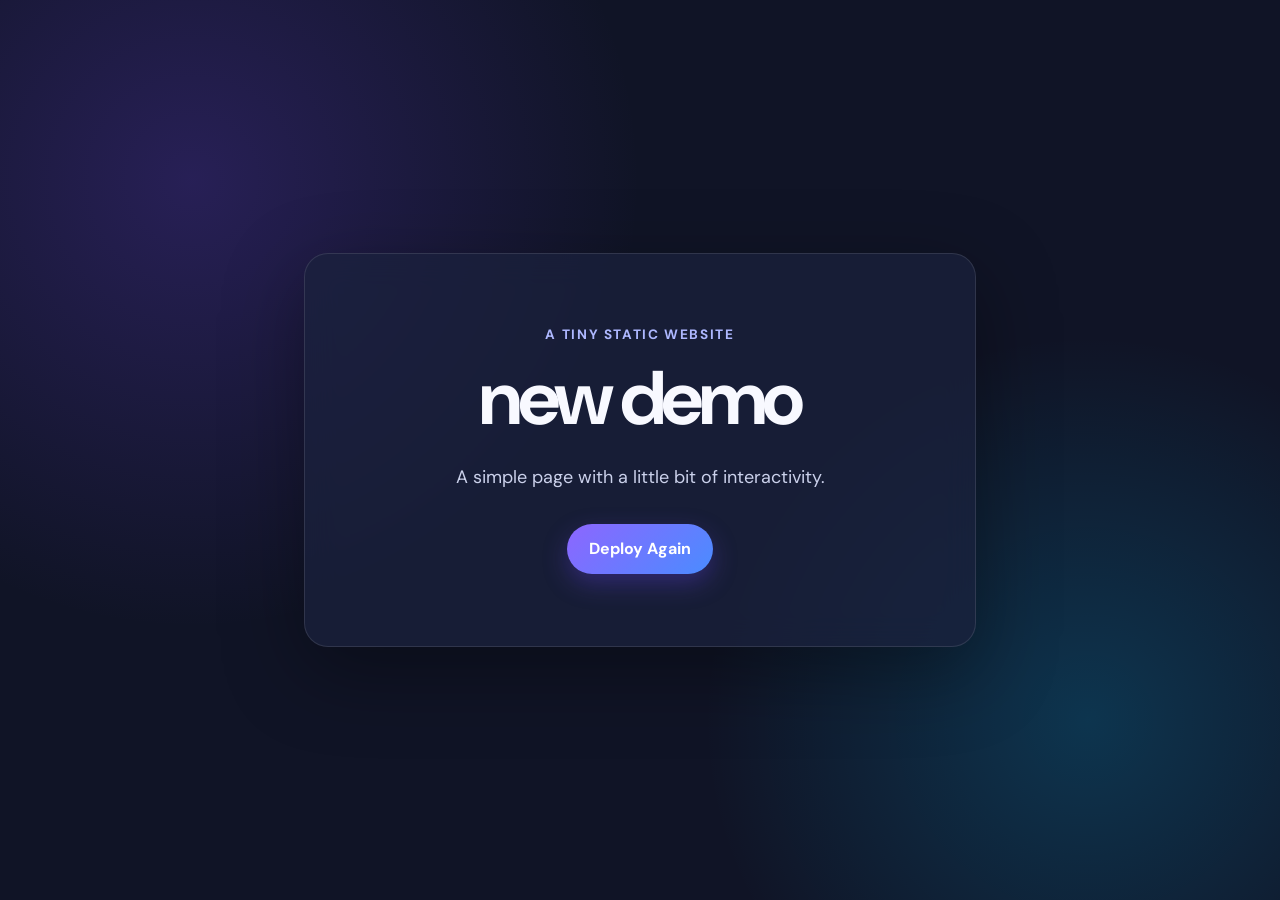
==== index.html @ 6b03b5e7 "Update headline" ====
<!DOCTYPE html>
<html lang="en">
  <head>
    <meta charset="UTF-8" />
    <meta name="viewport" content="width=device-width, initial-scale=1.0" />
    <meta name="description" content="A friendly greeting from Codex." />
    <title>Codex DevOps Demo</title>
    <link rel="preconnect" href="https://fonts.googleapis.com" />
    <link rel="preconnect" href="https://fonts.gstatic.com" crossorigin />
    <link
      href="https://fonts.googleapis.com/css2?family=DM+Sans:wght@400;500;700&display=swap"
      rel="stylesheet"
    />
    <link rel="stylesheet" href="style.css" />
  </head>
  <body>
    <main class="card">
      <p class="eyebrow">A tiny static website</p>
      <h1 id="greeting" aria-live="polite">new demo</h1>
      <p class="subtitle">A simple page with a little bit of interactivity.</p>
      <button id="change-text" type="button">Deploy Again</button>
    </main>
    <script src="script.js"></script>
  </body>
</html>
---- style.css ----
:root {
  color-scheme: dark;
  font-family: "DM Sans", system-ui, sans-serif;
  background: #101426;
  color: #f8f9ff;
}

* { box-sizing: border-box; }

body {
  min-height: 100vh;
  margin: 0;
  display: grid;
  place-items: center;
  padding: 1.5rem;
  background:
    radial-gradient(circle at 15% 20%, #6d42e540, transparent 28rem),
    radial-gradient(circle at 85% 80%, #00c2ff30, transparent 24rem),
    #101426;
}

.card {
  width: min(100%, 42rem);
  padding: clamp(2rem, 7vw, 4.5rem);
  text-align: center;
  border: 1px solid #ffffff1c;
  border-radius: 1.5rem;
  background: #1b213dba;
  box-shadow: 0 1.5rem 5rem #0000005c;
  backdrop-filter: blur(1rem);
}

.eyebrow {
  margin: 0 0 1rem;
  color: #aeb8ff;
  font-size: .85rem;
  font-weight: 700;
  letter-spacing: .12em;
  text-transform: uppercase;
}

h1 {
  margin: 0;
  font-size: clamp(2.4rem, 7vw, 4.75rem);
  line-height: 1.05;
  letter-spacing: -.06em;
}

.subtitle {
  margin: 1.5rem auto 2rem;
  max-width: 30rem;
  color: #cbd1eb;
  font-size: clamp(1rem, 2.5vw, 1.125rem);
  line-height: 1.6;
}

button {
  border: 0;
  border-radius: 999px;
  padding: .9rem 1.35rem;
  background: linear-gradient(135deg, #8d66ff, #4a8cff);
  color: white;
  cursor: pointer;
  font: inherit;
  font-weight: 700;
  box-shadow: 0 .6rem 1.5rem #583bc866;
  transition: transform .2s ease, box-shadow .2s ease;
}

button:hover { transform: translateY(-2px); box-shadow: 0 .85rem 1.8rem #583bc888; }
button:focus-visible { outline: 3px solid #d6caff; outline-offset: 4px; }
button:active { transform: translateY(0); }
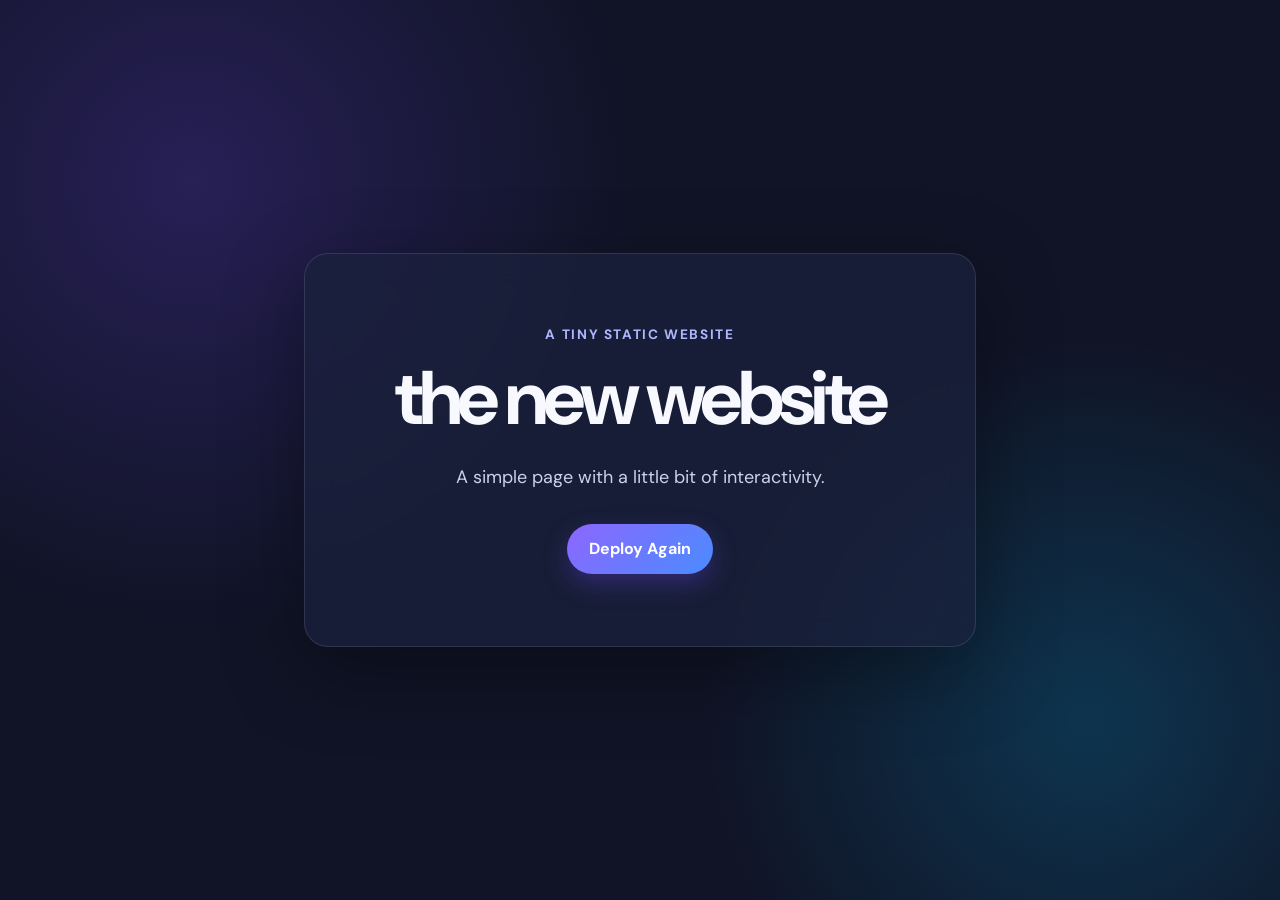
==== commit eeda4048: "Update website heading" ====
--- a/index.html
+++ b/index.html
@@ -16,7 +16,7 @@
   <body>
     <main class="card">
       <p class="eyebrow">A tiny static website</p>
-      <h1 id="greeting" aria-live="polite">new demo</h1>
+      <h1 id="greeting" aria-live="polite">the new website</h1>
       <p class="subtitle">A simple page with a little bit of interactivity.</p>
       <button id="change-text" type="button">Deploy Again</button>
     </main>
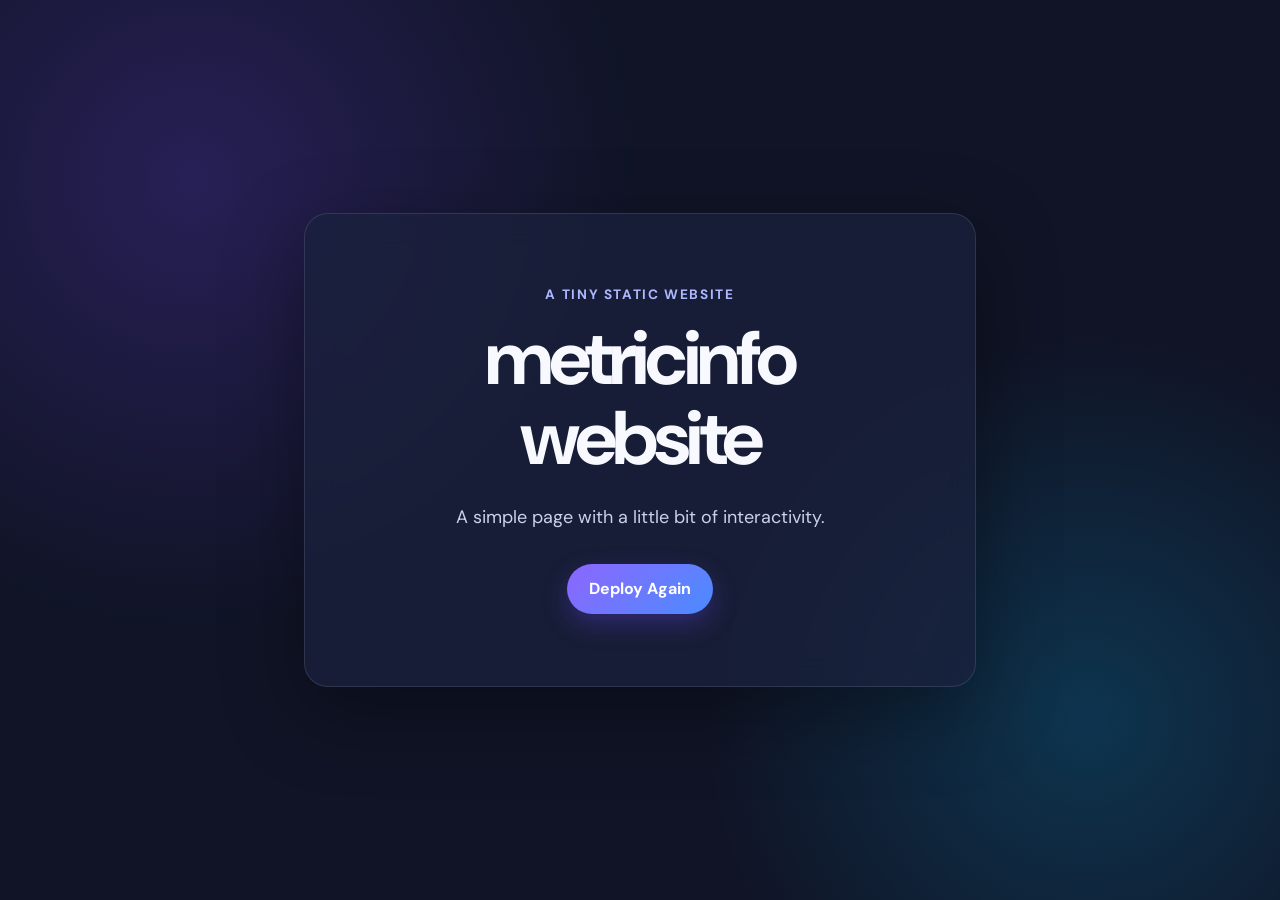
==== commit 7e8758a2: "Update website heading" ====
--- a/index.html
+++ b/index.html
@@ -16,7 +16,7 @@
   <body>
     <main class="card">
       <p class="eyebrow">A tiny static website</p>
-      <h1 id="greeting" aria-live="polite">the new website</h1>
+      <h1 id="greeting" aria-live="polite">metricinfo website</h1>
       <p class="subtitle">A simple page with a little bit of interactivity.</p>
       <button id="change-text" type="button">Deploy Again</button>
     </main>
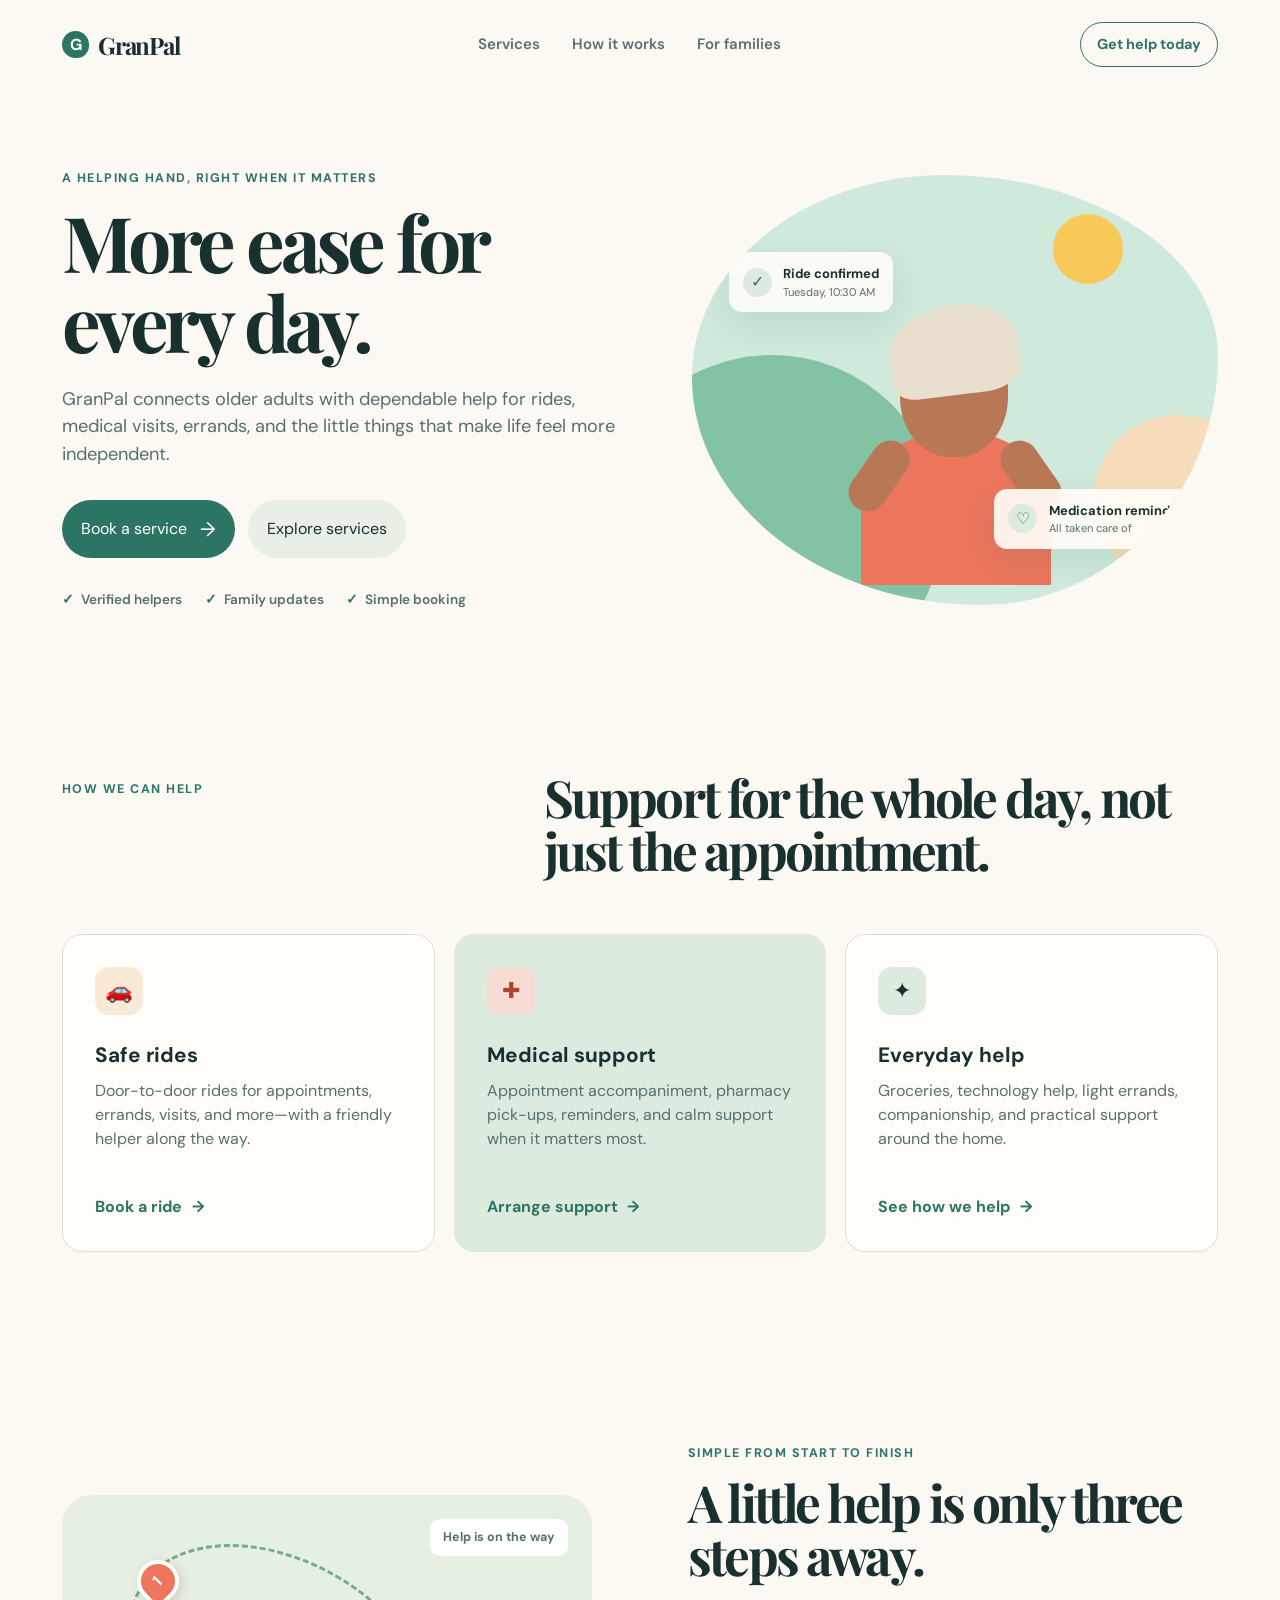
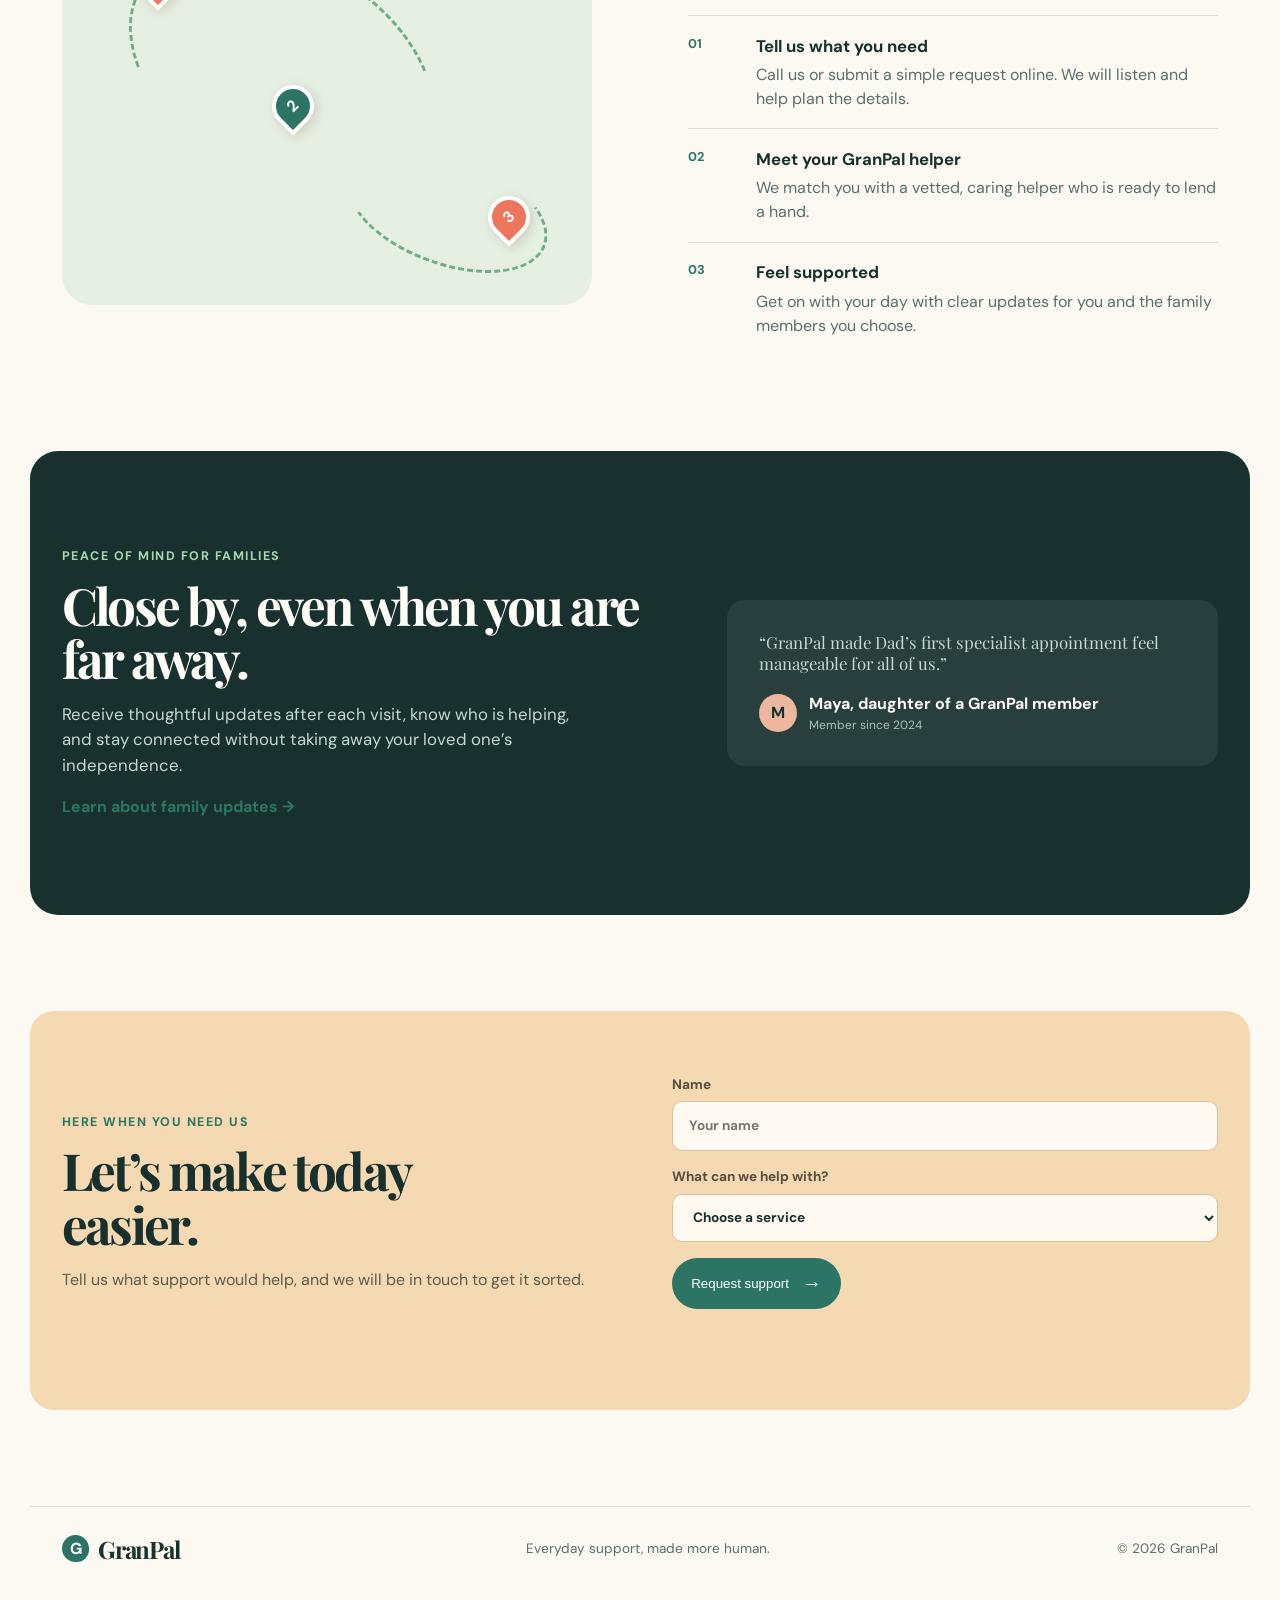
==== commit b3cb1633: "Create GranPal senior support website" ====
--- a/index.html
+++ b/index.html
@@ -3,23 +3,66 @@
   <head>
     <meta charset="UTF-8" />
     <meta name="viewport" content="width=device-width, initial-scale=1.0" />
-    <meta name="description" content="A friendly greeting from Codex." />
-    <title>Codex DevOps Demo</title>
+    <meta name="description" content="GranPal provides friendly, reliable everyday support for older adults and their families." />
+    <title>GranPal | Everyday support, made simple</title>
     <link rel="preconnect" href="https://fonts.googleapis.com" />
     <link rel="preconnect" href="https://fonts.gstatic.com" crossorigin />
-    <link
-      href="https://fonts.googleapis.com/css2?family=DM+Sans:wght@400;500;700&display=swap"
-      rel="stylesheet"
-    />
+    <link href="https://fonts.googleapis.com/css2?family=DM+Sans:wght@400;500;600;700&family=Playfair+Display:wght@600;700&display=swap" rel="stylesheet" />
     <link rel="stylesheet" href="style.css" />
   </head>
   <body>
-    <main class="card">
-      <p class="eyebrow">A tiny static website</p>
-      <h1 id="greeting" aria-live="polite">metricinfo website</h1>
-      <p class="subtitle">A simple page with a little bit of interactivity.</p>
-      <button id="change-text" type="button">Deploy Again</button>
+    <header class="site-header">
+      <a class="brand" href="#top" aria-label="GranPal home"><span>G</span>GranPal</a>
+      <nav aria-label="Primary navigation">
+        <a href="#services">Services</a>
+        <a href="#how-it-works">How it works</a>
+        <a href="#family">For families</a>
+      </nav>
+      <a class="header-cta" href="#help">Get help today</a>
+    </header>
+
+    <main id="top">
+      <section class="hero">
+        <div class="hero-copy">
+          <p class="kicker">A helping hand, right when it matters</p>
+          <h1>More ease for every day.</h1>
+          <p class="hero-text">GranPal connects older adults with dependable help for rides, medical visits, errands, and the little things that make life feel more independent.</p>
+          <div class="hero-actions">
+            <a class="button button-primary" href="#help">Book a service <span aria-hidden="true">&rarr;</span></a>
+            <a class="button button-quiet" href="#services">Explore services</a>
+          </div>
+          <div class="trust-row" aria-label="GranPal benefits">
+            <span>Verified helpers</span><span>Family updates</span><span>Simple booking</span>
+          </div>
+        </div>
+        <div class="hero-visual" aria-label="Illustration of GranPal support">
+          <div class="sun"></div>
+          <div class="blob blob-one"></div><div class="blob blob-two"></div>
+          <div class="care-card card-top"><span class="icon">&#10003;</span><div><strong>Ride confirmed</strong><small>Tuesday, 10:30 AM</small></div></div>
+          <div class="portrait"><div class="hair"></div><div class="face"></div><div class="shirt"></div><div class="hand hand-left"></div><div class="hand hand-right"></div></div>
+          <div class="care-card card-bottom"><span class="icon">&#9825;</span><div><strong>Medication reminder</strong><small>All taken care of</small></div></div>
+        </div>
+      </section>
+
+      <section class="services section" id="services">
+        <div class="section-heading"><p class="kicker">How we can help</p><h2>Support for the whole day, not just the appointment.</h2></div>
+        <div class="service-grid">
+          <article class="service-card"><div class="service-icon ride">&#128663;</div><h3>Safe rides</h3><p>Door-to-door rides for appointments, errands, visits, and more—with a friendly helper along the way.</p><a href="#help">Book a ride <span>&rarr;</span></a></article>
+          <article class="service-card featured"><div class="service-icon medical">&#10010;</div><h3>Medical support</h3><p>Appointment accompaniment, pharmacy pick-ups, reminders, and calm support when it matters most.</p><a href="#help">Arrange support <span>&rarr;</span></a></article>
+          <article class="service-card"><div class="service-icon home">&#10022;</div><h3>Everyday help</h3><p>Groceries, technology help, light errands, companionship, and practical support around the home.</p><a href="#help">See how we help <span>&rarr;</span></a></article>
+        </div>
+      </section>
+
+      <section class="how section" id="how-it-works">
+        <div class="how-illustration"><div class="route route-one"></div><div class="route route-two"></div><div class="pin pin-one">1</div><div class="pin pin-two">2</div><div class="pin pin-three">3</div><div class="map-label">Help is on the way</div></div>
+        <div class="how-copy"><p class="kicker">Simple from start to finish</p><h2>A little help is only three steps away.</h2><ol><li><span>01</span><div><h3>Tell us what you need</h3><p>Call us or submit a simple request online. We will listen and help plan the details.</p></div></li><li><span>02</span><div><h3>Meet your GranPal helper</h3><p>We match you with a vetted, caring helper who is ready to lend a hand.</p></div></li><li><span>03</span><div><h3>Feel supported</h3><p>Get on with your day with clear updates for you and the family members you choose.</p></div></li></ol></div>
+      </section>
+
+      <section class="family section" id="family"><div><p class="kicker">Peace of mind for families</p><h2>Close by, even when you are far away.</h2><p>Receive thoughtful updates after each visit, know who is helping, and stay connected without taking away your loved one&rsquo;s independence.</p><a class="text-link" href="#help">Learn about family updates &rarr;</a></div><div class="quote"><p>&ldquo;GranPal made Dad&rsquo;s first specialist appointment feel manageable for all of us.&rdquo;</p><footer><span class="avatar">M</span><div><strong>Maya, daughter of a GranPal member</strong><small>Member since 2024</small></div></footer></div></section>
+
+      <section class="help" id="help"><div><p class="kicker">Here when you need us</p><h2>Let&rsquo;s make today easier.</h2><p>Tell us what support would help, and we will be in touch to get it sorted.</p></div><form id="help-form"><label>Name<input name="name" type="text" placeholder="Your name" required /></label><label>What can we help with?<select name="service" required><option value="">Choose a service</option><option>Safe ride</option><option>Medical support</option><option>Everyday help</option><option>Something else</option></select></label><button class="button button-primary" type="submit">Request support <span aria-hidden="true">&rarr;</span></button><p id="form-message" aria-live="polite"></p></form></section>
     </main>
+    <footer class="site-footer"><a class="brand" href="#top"><span>G</span>GranPal</a><p>Everyday support, made more human.</p><p>&copy; <span id="year"></span> GranPal</p></footer>
     <script src="script.js"></script>
   </body>
 </html>
--- a/style.css
+++ b/style.css
@@ -1,72 +1,23 @@
-:root {
-  color-scheme: dark;
-  font-family: "DM Sans", system-ui, sans-serif;
-  background: #101426;
-  color: #f8f9ff;
-}
-
-* { box-sizing: border-box; }
-
-body {
-  min-height: 100vh;
-  margin: 0;
-  display: grid;
-  place-items: center;
-  padding: 1.5rem;
-  background:
-    radial-gradient(circle at 15% 20%, #6d42e540, transparent 28rem),
-    radial-gradient(circle at 85% 80%, #00c2ff30, transparent 24rem),
-    #101426;
-}
-
-.card {
-  width: min(100%, 42rem);
-  padding: clamp(2rem, 7vw, 4.5rem);
-  text-align: center;
-  border: 1px solid #ffffff1c;
-  border-radius: 1.5rem;
-  background: #1b213dba;
-  box-shadow: 0 1.5rem 5rem #0000005c;
-  backdrop-filter: blur(1rem);
-}
-
-.eyebrow {
-  margin: 0 0 1rem;
-  color: #aeb8ff;
-  font-size: .85rem;
-  font-weight: 700;
-  letter-spacing: .12em;
-  text-transform: uppercase;
-}
-
-h1 {
-  margin: 0;
-  font-size: clamp(2.4rem, 7vw, 4.75rem);
-  line-height: 1.05;
-  letter-spacing: -.06em;
-}
-
-.subtitle {
-  margin: 1.5rem auto 2rem;
-  max-width: 30rem;
-  color: #cbd1eb;
-  font-size: clamp(1rem, 2.5vw, 1.125rem);
-  line-height: 1.6;
-}
-
-button {
-  border: 0;
-  border-radius: 999px;
-  padding: .9rem 1.35rem;
-  background: linear-gradient(135deg, #8d66ff, #4a8cff);
-  color: white;
-  cursor: pointer;
-  font: inherit;
-  font-weight: 700;
-  box-shadow: 0 .6rem 1.5rem #583bc866;
-  transition: transform .2s ease, box-shadow .2s ease;
-}
-
-button:hover { transform: translateY(-2px); box-shadow: 0 .85rem 1.8rem #583bc888; }
-button:focus-visible { outline: 3px solid #d6caff; outline-offset: 4px; }
-button:active { transform: translateY(0); }
+:root { --ink:#18302e; --muted:#58706c; --cream:#fcf9f2; --paper:#fffdf8; --sage:#dcebdd; --leaf:#2c7565; --coral:#ed765d; --line:#d9e1d7; font-family:"DM Sans",sans-serif; color:var(--ink); background:var(--cream); }
+* { box-sizing:border-box; }
+html { scroll-behavior:smooth; }
+body { margin:0; background:var(--cream); line-height:1.5; }
+a { color:inherit; text-decoration:none; }
+.site-header { max-width:1220px; margin:auto; padding:1.4rem 2rem; display:flex; align-items:center; justify-content:space-between; gap:2rem; }
+.brand { display:flex; align-items:center; gap:.55rem; font-family:"Playfair Display",serif; font-size:1.5rem; font-weight:700; letter-spacing:-.05em; }
+.brand span { display:grid; place-items:center; width:1.7rem; height:1.7rem; border-radius:50% 50% 45% 50%; background:var(--leaf); color:white; font-family:"DM Sans",sans-serif; font-size:1rem; }
+nav { display:flex; gap:2rem; color:var(--muted); font-weight:600; font-size:.94rem; } nav a:hover { color:var(--leaf); }
+.header-cta { padding:.65rem 1rem; color:var(--leaf); border:1px solid var(--leaf); border-radius:100px; font-weight:700; font-size:.9rem; }
+.hero { max-width:1220px; min-height:575px; margin:auto; padding:5rem 2rem 4rem; display:grid; grid-template-columns:1.05fr .95fr; align-items:center; gap:3rem; }
+.kicker { margin:0 0 .8rem; color:var(--leaf); font-size:.78rem; font-weight:700; letter-spacing:.12em; text-transform:uppercase; }
+h1,h2,h3,p { margin-top:0; } h1,h2 { font-family:"Playfair Display",serif; letter-spacing:-.055em; line-height:1.05; } h1 { max-width:600px; font-size:clamp(3.3rem,6vw,5.8rem); margin-bottom:1.5rem; } h2 { font-size:clamp(2.25rem,4vw,3.6rem); margin-bottom:1rem; } h3 { font-size:1.3rem; margin-bottom:.55rem; }
+.hero-text { max-width:560px; color:var(--muted); font-size:1.14rem; }
+.hero-actions { display:flex; flex-wrap:wrap; gap:.8rem; margin-top:2rem; }.button { display:inline-flex; align-items:center; justify-content:center; gap:.8rem; padding:.88rem 1.2rem; border:0; border-radius:100px; cursor:pointer; font:700 .95rem inherit; transition:transform .2s,box-shadow .2s; }.button:hover { transform:translateY(-2px); box-shadow:0 9px 20px #18302e21; }.button-primary { background:var(--leaf); color:white; }.button-primary span { font-size:1.25rem; }.button-quiet { background:#e8f0e6; color:var(--ink); }.trust-row { display:flex; flex-wrap:wrap; gap:.9rem 1.4rem; margin-top:2rem; color:var(--muted); font-size:.85rem; font-weight:600; }.trust-row span::before { content:"✓"; margin-right:.45rem; color:var(--leaf); }
+.hero-visual { position:relative; min-height:430px; overflow:hidden; border-radius:48% 52% 45% 55% / 47% 42% 58% 53%; background:#cfe9da; }.sun { position:absolute; top:9%; right:18%; width:70px; height:70px; border-radius:50%; background:#f8c958; }.blob { position:absolute; border-radius:50%; }.blob-one { width:340px; height:340px; bottom:-90px; left:-90px; background:#83c2a3; }.blob-two { width:170px; height:170px; right:-45px; bottom:20px; background:#f7ddbb; }.portrait { position:absolute; width:220px; height:300px; left:50%; bottom:20px; transform:translateX(-50%); }.face { position:absolute; z-index:2; top:42px; left:55px; width:108px; height:130px; border-radius:44% 44% 46% 46%; background:#b87856; }.hair { position:absolute; z-index:3; top:20px; left:44px; width:130px; height:90px; border-radius:55% 50% 30% 20%; background:#e9dfcf; transform:rotate(-7deg); }.shirt { position:absolute; bottom:0; left:16px; width:190px; height:155px; border-radius:50% 50% 0 0; background:#ec765d; }.hand { position:absolute; z-index:4; width:38px; height:78px; border-radius:30px; background:#b87856; bottom:70px; }.hand-left { left:15px; transform:rotate(35deg); }.hand-right { right:15px; transform:rotate(-35deg); }.care-card { position:absolute; z-index:5; display:flex; gap:.7rem; align-items:center; padding:.75rem .9rem; border-radius:13px; background:#fffdf8e8; box-shadow:0 12px 30px #32604c1c; backdrop-filter:blur(6px); }.care-card strong,.care-card small { display:block; }.care-card strong { font-size:.81rem; }.care-card small { color:var(--muted); font-size:.7rem; }.card-top { top:18%; left:7%; }.card-bottom { bottom:13%; right:4%; }.icon { display:grid; place-items:center; width:29px; height:29px; border-radius:50%; background:#dcebdd; color:var(--leaf); }
+.section { max-width:1220px; margin:auto; padding:6rem 2rem; }.section-heading { display:grid; grid-template-columns:.8fr 1.2fr; gap:2rem; align-items:start; }.section-heading .kicker { margin-top:.6rem; }.section-heading h2 { max-width:640px; }.service-grid { display:grid; grid-template-columns:repeat(3,1fr); gap:1.2rem; margin-top:2.5rem; }.service-card { padding:2rem; border:1px solid var(--line); border-radius:20px; background:var(--paper); }.service-card.featured { background:var(--sage); border-color:var(--sage); }.service-card p { min-height:100px; color:var(--muted); }.service-card a,.text-link { color:var(--leaf); font-weight:700; }.service-card a span { margin-left:.35rem; }.service-icon { display:grid; place-items:center; width:3rem; height:3rem; margin-bottom:1.5rem; border-radius:14px; font-size:1.4rem; }.ride { background:#f9ead8; }.medical { background:#f7dcd6; color:#b5422d; }.home { background:#dcebdd; }
+.how { display:grid; grid-template-columns:1fr 1fr; gap:6rem; align-items:center; }.how-illustration { position:relative; min-height:410px; overflow:hidden; border-radius:30px; background:#e5f0e3; }.route { position:absolute; border:3px dashed #71ac8d; border-color:#71ac8d transparent transparent #71ac8d; border-radius:50%; transform:rotate(30deg); }.route-one { width:330px; height:220px; top:65px; left:55px; }.route-two { width:210px; height:110px; bottom:40px; right:40px; transform:rotate(200deg); }.pin { position:absolute; display:grid; place-items:center; width:42px; height:42px; border:4px solid white; border-radius:50% 50% 50% 0; background:var(--coral); color:white; font-weight:700; box-shadow:0 4px 12px #7b3b2c32; transform:rotate(-45deg); }.pin::first-letter { transform:rotate(45deg); }.pin-one { top:65px; left:75px; }.pin-two { top:190px; left:210px; background:var(--leaf); }.pin-three { right:62px; bottom:67px; }.map-label { position:absolute; right:24px; top:24px; padding:.6rem .8rem; border-radius:10px; background:white; color:var(--muted); font-size:.78rem; font-weight:700; }.how-copy ol { list-style:none; padding:0; margin:2rem 0 0; }.how-copy li { display:grid; grid-template-columns:52px 1fr; gap:1rem; padding:1.1rem 0; border-top:1px solid var(--line); }.how-copy li > span { color:var(--leaf); font-size:.8rem; font-weight:700; }.how-copy li h3 { font-size:1.05rem; margin:0 0 .25rem; }.how-copy li p { margin:0; color:var(--muted); }
+.family { display:grid; grid-template-columns:1.1fr .9fr; gap:4rem; align-items:center; border-radius:28px; background:var(--ink); color:#fffdf8; }.family .kicker { color:#a6d8ae; }.family > div > p:not(.kicker) { max-width:540px; color:#c7d7d1; font-size:1.05rem; }.quote { padding:2rem; border-radius:18px; background:#ffffff12; }.quote > p { font-family:"Playfair Display",serif; font-size:1.55rem; line-height:1.3; }.quote footer { display:flex; gap:.75rem; align-items:center; }.avatar { display:grid; place-items:center; width:2.4rem; height:2.4rem; border-radius:50%; background:#edb69e; color:var(--ink); font-weight:700; }.quote strong,.quote small { display:block; }.quote small { color:#abc0b8; font-size:.75rem; }
+.help { max-width:1220px; margin:6rem auto; padding:4rem 2rem; display:grid; grid-template-columns:1fr 1fr; gap:4rem; align-items:center; border-radius:24px; background:#f4d9b2; }.help h2 { max-width:470px; }.help > div > p:not(.kicker) { color:#5e5c4d; }.help form { display:grid; gap:1rem; }.help label { display:grid; gap:.4rem; color:#554d40; font-size:.85rem; font-weight:700; }.help input,.help select { width:100%; padding:.85rem 1rem; border:1px solid #d8c29e; border-radius:10px; background:#fffaf1; color:var(--ink); font:inherit; }.help form .button { justify-self:start; }.help #form-message { min-height:1.3rem; margin:0; color:var(--leaf); font-size:.88rem; font-weight:700; }
+.site-footer { max-width:1220px; margin:auto; padding:1.5rem 2rem 2.5rem; display:flex; align-items:center; justify-content:space-between; gap:1rem; border-top:1px solid var(--line); color:var(--muted); font-size:.85rem; }.site-footer p { margin:0; }.site-footer .brand { color:var(--ink); }
+@media (max-width:780px) { .site-header nav,.header-cta { display:none; }.site-header { padding:1.2rem; }.hero,.how,.family,.help { grid-template-columns:1fr; gap:2.5rem; }.hero { padding:3rem 1.3rem; }.hero-visual { min-height:360px; }.section { padding:4rem 1.3rem; }.section-heading { display:block; }.service-grid { grid-template-columns:1fr; }.service-card p { min-height:0; }.how { gap:2rem; }.how-illustration { min-height:300px; }.family { margin-inline:1.3rem; padding:2.5rem 1.5rem; }.help { margin:4rem 1.3rem; padding:2.5rem 1.5rem; }.site-footer { margin:0 1.3rem; padding-inline:0; flex-wrap:wrap; } }
+@media (max-width:420px) { h1 { font-size:3.2rem; }.hero-visual { margin-inline:-.25rem; }.trust-row { display:grid; }.card-top { left:3%; }.card-bottom { right:2%; } }
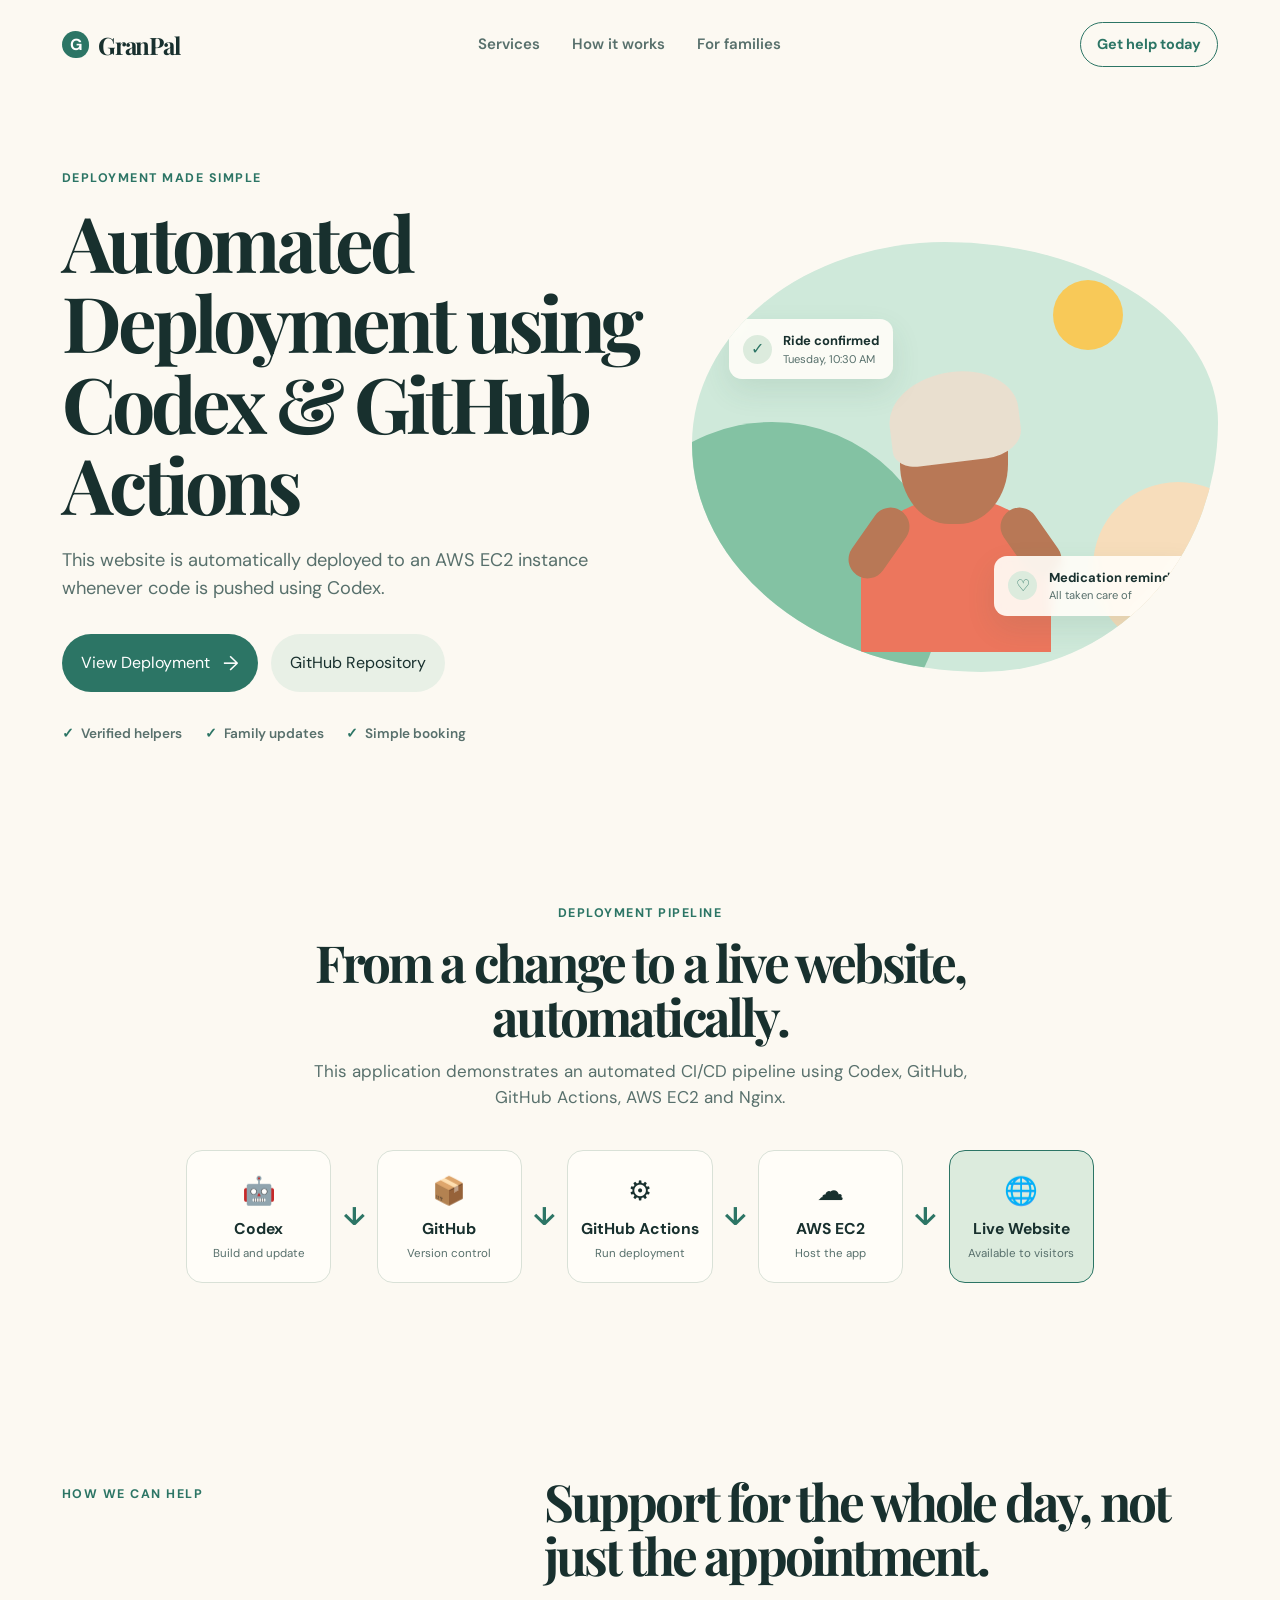
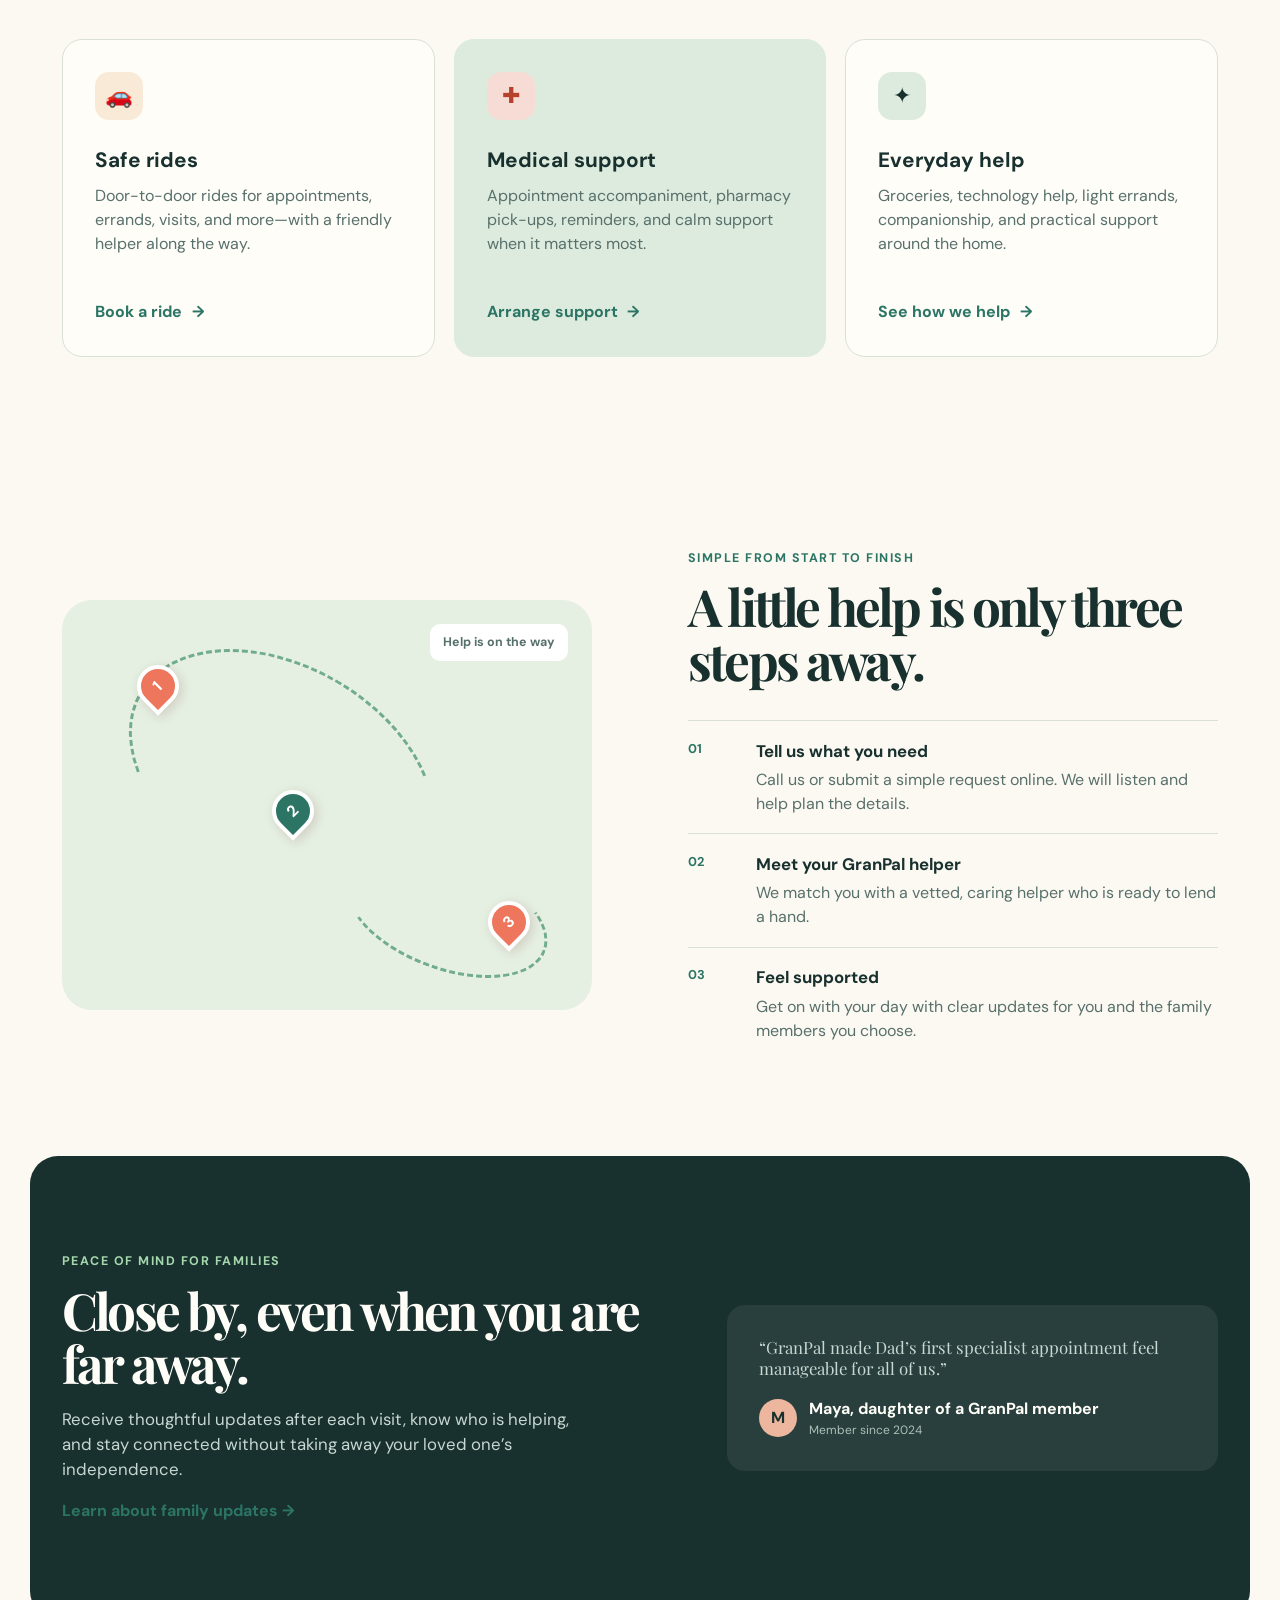
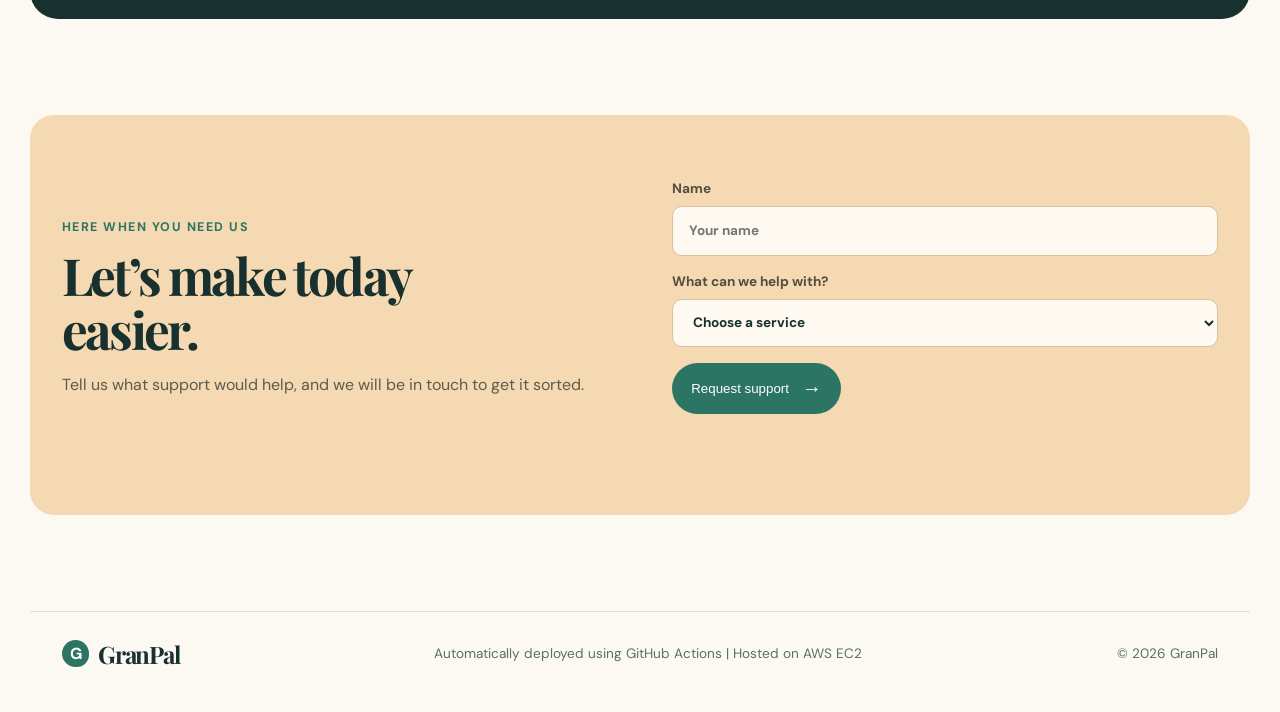
==== commit 310b88a6: "Add automated deployment landing page" ====
--- a/index.html
+++ b/index.html
@@ -4,7 +4,7 @@
     <meta charset="UTF-8" />
     <meta name="viewport" content="width=device-width, initial-scale=1.0" />
     <meta name="description" content="GranPal provides friendly, reliable everyday support for older adults and their families." />
-    <title>GranPal | Everyday support, made simple</title>
+    <title>Automated Deployment Demo</title>
     <link rel="preconnect" href="https://fonts.googleapis.com" />
     <link rel="preconnect" href="https://fonts.gstatic.com" crossorigin />
     <link href="https://fonts.googleapis.com/css2?family=DM+Sans:wght@400;500;600;700&family=Playfair+Display:wght@600;700&display=swap" rel="stylesheet" />
@@ -24,12 +24,12 @@
     <main id="top">
       <section class="hero">
         <div class="hero-copy">
-          <p class="kicker">A helping hand, right when it matters</p>
-          <h1>More ease for every day.</h1>
-          <p class="hero-text">GranPal connects older adults with dependable help for rides, medical visits, errands, and the little things that make life feel more independent.</p>
+          <p class="kicker">Deployment made simple</p>
+          <h1>Automated Deployment using Codex &amp; GitHub Actions</h1>
+          <p class="hero-text">This website is automatically deployed to an AWS EC2 instance whenever code is pushed using Codex.</p>
           <div class="hero-actions">
-            <a class="button button-primary" href="#help">Book a service <span aria-hidden="true">&rarr;</span></a>
-            <a class="button button-quiet" href="#services">Explore services</a>
+            <a class="button button-primary" href="#pipeline">View Deployment <span aria-hidden="true">&rarr;</span></a>
+            <a class="button button-quiet" href="https://github.com/SumantharyaM/codex-demo" target="_blank" rel="noreferrer">GitHub Repository</a>
           </div>
           <div class="trust-row" aria-label="GranPal benefits">
             <span>Verified helpers</span><span>Family updates</span><span>Simple booking</span>
@@ -41,6 +41,25 @@
           <div class="care-card card-top"><span class="icon">&#10003;</span><div><strong>Ride confirmed</strong><small>Tuesday, 10:30 AM</small></div></div>
           <div class="portrait"><div class="hair"></div><div class="face"></div><div class="shirt"></div><div class="hand hand-left"></div><div class="hand hand-right"></div></div>
           <div class="care-card card-bottom"><span class="icon">&#9825;</span><div><strong>Medication reminder</strong><small>All taken care of</small></div></div>
+        </div>
+      </section>
+
+      <section class="pipeline section" id="pipeline">
+        <div class="pipeline-intro">
+          <p class="kicker">Deployment Pipeline</p>
+          <h2>From a change to a live website, automatically.</h2>
+          <p>This application demonstrates an automated CI/CD pipeline using Codex, GitHub, GitHub Actions, AWS EC2 and Nginx.</p>
+        </div>
+        <div class="pipeline-flow" aria-label="Deployment pipeline: Codex, GitHub, GitHub Actions, AWS EC2, Live Website">
+          <article class="pipeline-card"><span class="pipeline-icon">&#129302;</span><strong>Codex</strong><small>Build and update</small></article>
+          <span class="pipeline-arrow" aria-hidden="true">&darr;</span>
+          <article class="pipeline-card"><span class="pipeline-icon">&#128230;</span><strong>GitHub</strong><small>Version control</small></article>
+          <span class="pipeline-arrow" aria-hidden="true">&darr;</span>
+          <article class="pipeline-card"><span class="pipeline-icon">&#9881;</span><strong>GitHub Actions</strong><small>Run deployment</small></article>
+          <span class="pipeline-arrow" aria-hidden="true">&darr;</span>
+          <article class="pipeline-card"><span class="pipeline-icon">&#9729;</span><strong>AWS EC2</strong><small>Host the app</small></article>
+          <span class="pipeline-arrow" aria-hidden="true">&darr;</span>
+          <article class="pipeline-card live"><span class="pipeline-icon">&#127760;</span><strong>Live Website</strong><small>Available to visitors</small></article>
         </div>
       </section>
 
@@ -62,7 +81,7 @@
 
       <section class="help" id="help"><div><p class="kicker">Here when you need us</p><h2>Let&rsquo;s make today easier.</h2><p>Tell us what support would help, and we will be in touch to get it sorted.</p></div><form id="help-form"><label>Name<input name="name" type="text" placeholder="Your name" required /></label><label>What can we help with?<select name="service" required><option value="">Choose a service</option><option>Safe ride</option><option>Medical support</option><option>Everyday help</option><option>Something else</option></select></label><button class="button button-primary" type="submit">Request support <span aria-hidden="true">&rarr;</span></button><p id="form-message" aria-live="polite"></p></form></section>
     </main>
-    <footer class="site-footer"><a class="brand" href="#top"><span>G</span>GranPal</a><p>Everyday support, made more human.</p><p>&copy; <span id="year"></span> GranPal</p></footer>
+    <footer class="site-footer"><a class="brand" href="#top"><span>G</span>GranPal</a><p>Automatically deployed using GitHub Actions | Hosted on AWS EC2</p><p>&copy; <span id="year"></span> GranPal</p></footer>
     <script src="script.js"></script>
   </body>
 </html>
--- a/style.css
+++ b/style.css
@@ -14,10 +14,11 @@
 .hero-text { max-width:560px; color:var(--muted); font-size:1.14rem; }
 .hero-actions { display:flex; flex-wrap:wrap; gap:.8rem; margin-top:2rem; }.button { display:inline-flex; align-items:center; justify-content:center; gap:.8rem; padding:.88rem 1.2rem; border:0; border-radius:100px; cursor:pointer; font:700 .95rem inherit; transition:transform .2s,box-shadow .2s; }.button:hover { transform:translateY(-2px); box-shadow:0 9px 20px #18302e21; }.button-primary { background:var(--leaf); color:white; }.button-primary span { font-size:1.25rem; }.button-quiet { background:#e8f0e6; color:var(--ink); }.trust-row { display:flex; flex-wrap:wrap; gap:.9rem 1.4rem; margin-top:2rem; color:var(--muted); font-size:.85rem; font-weight:600; }.trust-row span::before { content:"✓"; margin-right:.45rem; color:var(--leaf); }
 .hero-visual { position:relative; min-height:430px; overflow:hidden; border-radius:48% 52% 45% 55% / 47% 42% 58% 53%; background:#cfe9da; }.sun { position:absolute; top:9%; right:18%; width:70px; height:70px; border-radius:50%; background:#f8c958; }.blob { position:absolute; border-radius:50%; }.blob-one { width:340px; height:340px; bottom:-90px; left:-90px; background:#83c2a3; }.blob-two { width:170px; height:170px; right:-45px; bottom:20px; background:#f7ddbb; }.portrait { position:absolute; width:220px; height:300px; left:50%; bottom:20px; transform:translateX(-50%); }.face { position:absolute; z-index:2; top:42px; left:55px; width:108px; height:130px; border-radius:44% 44% 46% 46%; background:#b87856; }.hair { position:absolute; z-index:3; top:20px; left:44px; width:130px; height:90px; border-radius:55% 50% 30% 20%; background:#e9dfcf; transform:rotate(-7deg); }.shirt { position:absolute; bottom:0; left:16px; width:190px; height:155px; border-radius:50% 50% 0 0; background:#ec765d; }.hand { position:absolute; z-index:4; width:38px; height:78px; border-radius:30px; background:#b87856; bottom:70px; }.hand-left { left:15px; transform:rotate(35deg); }.hand-right { right:15px; transform:rotate(-35deg); }.care-card { position:absolute; z-index:5; display:flex; gap:.7rem; align-items:center; padding:.75rem .9rem; border-radius:13px; background:#fffdf8e8; box-shadow:0 12px 30px #32604c1c; backdrop-filter:blur(6px); }.care-card strong,.care-card small { display:block; }.care-card strong { font-size:.81rem; }.care-card small { color:var(--muted); font-size:.7rem; }.card-top { top:18%; left:7%; }.card-bottom { bottom:13%; right:4%; }.icon { display:grid; place-items:center; width:29px; height:29px; border-radius:50%; background:#dcebdd; color:var(--leaf); }
+.pipeline { padding-top:1rem; padding-bottom:3rem; }.pipeline-intro { max-width:670px; margin:auto; text-align:center; }.pipeline-intro > p:not(.kicker) { color:var(--muted); font-size:1.06rem; }.pipeline-flow { display:flex; align-items:center; justify-content:center; gap:.7rem; margin-top:2.5rem; }.pipeline-card { display:grid; gap:.3rem; justify-items:center; min-width:145px; padding:1.25rem .8rem; border:1px solid var(--line); border-radius:16px; background:var(--paper); text-align:center; }.pipeline-card.live { border-color:var(--leaf); background:var(--sage); }.pipeline-card strong { font-size:.98rem; }.pipeline-card small { color:var(--muted); font-size:.72rem; }.pipeline-icon { font-size:1.7rem; }.pipeline-arrow { color:var(--leaf); font-size:1.6rem; font-weight:700; }
 .section { max-width:1220px; margin:auto; padding:6rem 2rem; }.section-heading { display:grid; grid-template-columns:.8fr 1.2fr; gap:2rem; align-items:start; }.section-heading .kicker { margin-top:.6rem; }.section-heading h2 { max-width:640px; }.service-grid { display:grid; grid-template-columns:repeat(3,1fr); gap:1.2rem; margin-top:2.5rem; }.service-card { padding:2rem; border:1px solid var(--line); border-radius:20px; background:var(--paper); }.service-card.featured { background:var(--sage); border-color:var(--sage); }.service-card p { min-height:100px; color:var(--muted); }.service-card a,.text-link { color:var(--leaf); font-weight:700; }.service-card a span { margin-left:.35rem; }.service-icon { display:grid; place-items:center; width:3rem; height:3rem; margin-bottom:1.5rem; border-radius:14px; font-size:1.4rem; }.ride { background:#f9ead8; }.medical { background:#f7dcd6; color:#b5422d; }.home { background:#dcebdd; }
 .how { display:grid; grid-template-columns:1fr 1fr; gap:6rem; align-items:center; }.how-illustration { position:relative; min-height:410px; overflow:hidden; border-radius:30px; background:#e5f0e3; }.route { position:absolute; border:3px dashed #71ac8d; border-color:#71ac8d transparent transparent #71ac8d; border-radius:50%; transform:rotate(30deg); }.route-one { width:330px; height:220px; top:65px; left:55px; }.route-two { width:210px; height:110px; bottom:40px; right:40px; transform:rotate(200deg); }.pin { position:absolute; display:grid; place-items:center; width:42px; height:42px; border:4px solid white; border-radius:50% 50% 50% 0; background:var(--coral); color:white; font-weight:700; box-shadow:0 4px 12px #7b3b2c32; transform:rotate(-45deg); }.pin::first-letter { transform:rotate(45deg); }.pin-one { top:65px; left:75px; }.pin-two { top:190px; left:210px; background:var(--leaf); }.pin-three { right:62px; bottom:67px; }.map-label { position:absolute; right:24px; top:24px; padding:.6rem .8rem; border-radius:10px; background:white; color:var(--muted); font-size:.78rem; font-weight:700; }.how-copy ol { list-style:none; padding:0; margin:2rem 0 0; }.how-copy li { display:grid; grid-template-columns:52px 1fr; gap:1rem; padding:1.1rem 0; border-top:1px solid var(--line); }.how-copy li > span { color:var(--leaf); font-size:.8rem; font-weight:700; }.how-copy li h3 { font-size:1.05rem; margin:0 0 .25rem; }.how-copy li p { margin:0; color:var(--muted); }
 .family { display:grid; grid-template-columns:1.1fr .9fr; gap:4rem; align-items:center; border-radius:28px; background:var(--ink); color:#fffdf8; }.family .kicker { color:#a6d8ae; }.family > div > p:not(.kicker) { max-width:540px; color:#c7d7d1; font-size:1.05rem; }.quote { padding:2rem; border-radius:18px; background:#ffffff12; }.quote > p { font-family:"Playfair Display",serif; font-size:1.55rem; line-height:1.3; }.quote footer { display:flex; gap:.75rem; align-items:center; }.avatar { display:grid; place-items:center; width:2.4rem; height:2.4rem; border-radius:50%; background:#edb69e; color:var(--ink); font-weight:700; }.quote strong,.quote small { display:block; }.quote small { color:#abc0b8; font-size:.75rem; }
 .help { max-width:1220px; margin:6rem auto; padding:4rem 2rem; display:grid; grid-template-columns:1fr 1fr; gap:4rem; align-items:center; border-radius:24px; background:#f4d9b2; }.help h2 { max-width:470px; }.help > div > p:not(.kicker) { color:#5e5c4d; }.help form { display:grid; gap:1rem; }.help label { display:grid; gap:.4rem; color:#554d40; font-size:.85rem; font-weight:700; }.help input,.help select { width:100%; padding:.85rem 1rem; border:1px solid #d8c29e; border-radius:10px; background:#fffaf1; color:var(--ink); font:inherit; }.help form .button { justify-self:start; }.help #form-message { min-height:1.3rem; margin:0; color:var(--leaf); font-size:.88rem; font-weight:700; }
 .site-footer { max-width:1220px; margin:auto; padding:1.5rem 2rem 2.5rem; display:flex; align-items:center; justify-content:space-between; gap:1rem; border-top:1px solid var(--line); color:var(--muted); font-size:.85rem; }.site-footer p { margin:0; }.site-footer .brand { color:var(--ink); }
-@media (max-width:780px) { .site-header nav,.header-cta { display:none; }.site-header { padding:1.2rem; }.hero,.how,.family,.help { grid-template-columns:1fr; gap:2.5rem; }.hero { padding:3rem 1.3rem; }.hero-visual { min-height:360px; }.section { padding:4rem 1.3rem; }.section-heading { display:block; }.service-grid { grid-template-columns:1fr; }.service-card p { min-height:0; }.how { gap:2rem; }.how-illustration { min-height:300px; }.family { margin-inline:1.3rem; padding:2.5rem 1.5rem; }.help { margin:4rem 1.3rem; padding:2.5rem 1.5rem; }.site-footer { margin:0 1.3rem; padding-inline:0; flex-wrap:wrap; } }
+@media (max-width:780px) { .site-header nav,.header-cta { display:none; }.site-header { padding:1.2rem; }.hero,.how,.family,.help { grid-template-columns:1fr; gap:2.5rem; }.hero { padding:3rem 1.3rem; }.hero-visual { min-height:360px; }.section { padding:4rem 1.3rem; }.section-heading { display:block; }.pipeline-flow { display:grid; grid-template-columns:1fr; max-width:260px; margin-inline:auto; }.pipeline-arrow { justify-self:center; line-height:.55; }.service-grid { grid-template-columns:1fr; }.service-card p { min-height:0; }.how { gap:2rem; }.how-illustration { min-height:300px; }.family { margin-inline:1.3rem; padding:2.5rem 1.5rem; }.help { margin:4rem 1.3rem; padding:2.5rem 1.5rem; }.site-footer { margin:0 1.3rem; padding-inline:0; flex-wrap:wrap; } }
 @media (max-width:420px) { h1 { font-size:3.2rem; }.hero-visual { margin-inline:-.25rem; }.trust-row { display:grid; }.card-top { left:3%; }.card-bottom { right:2%; } }
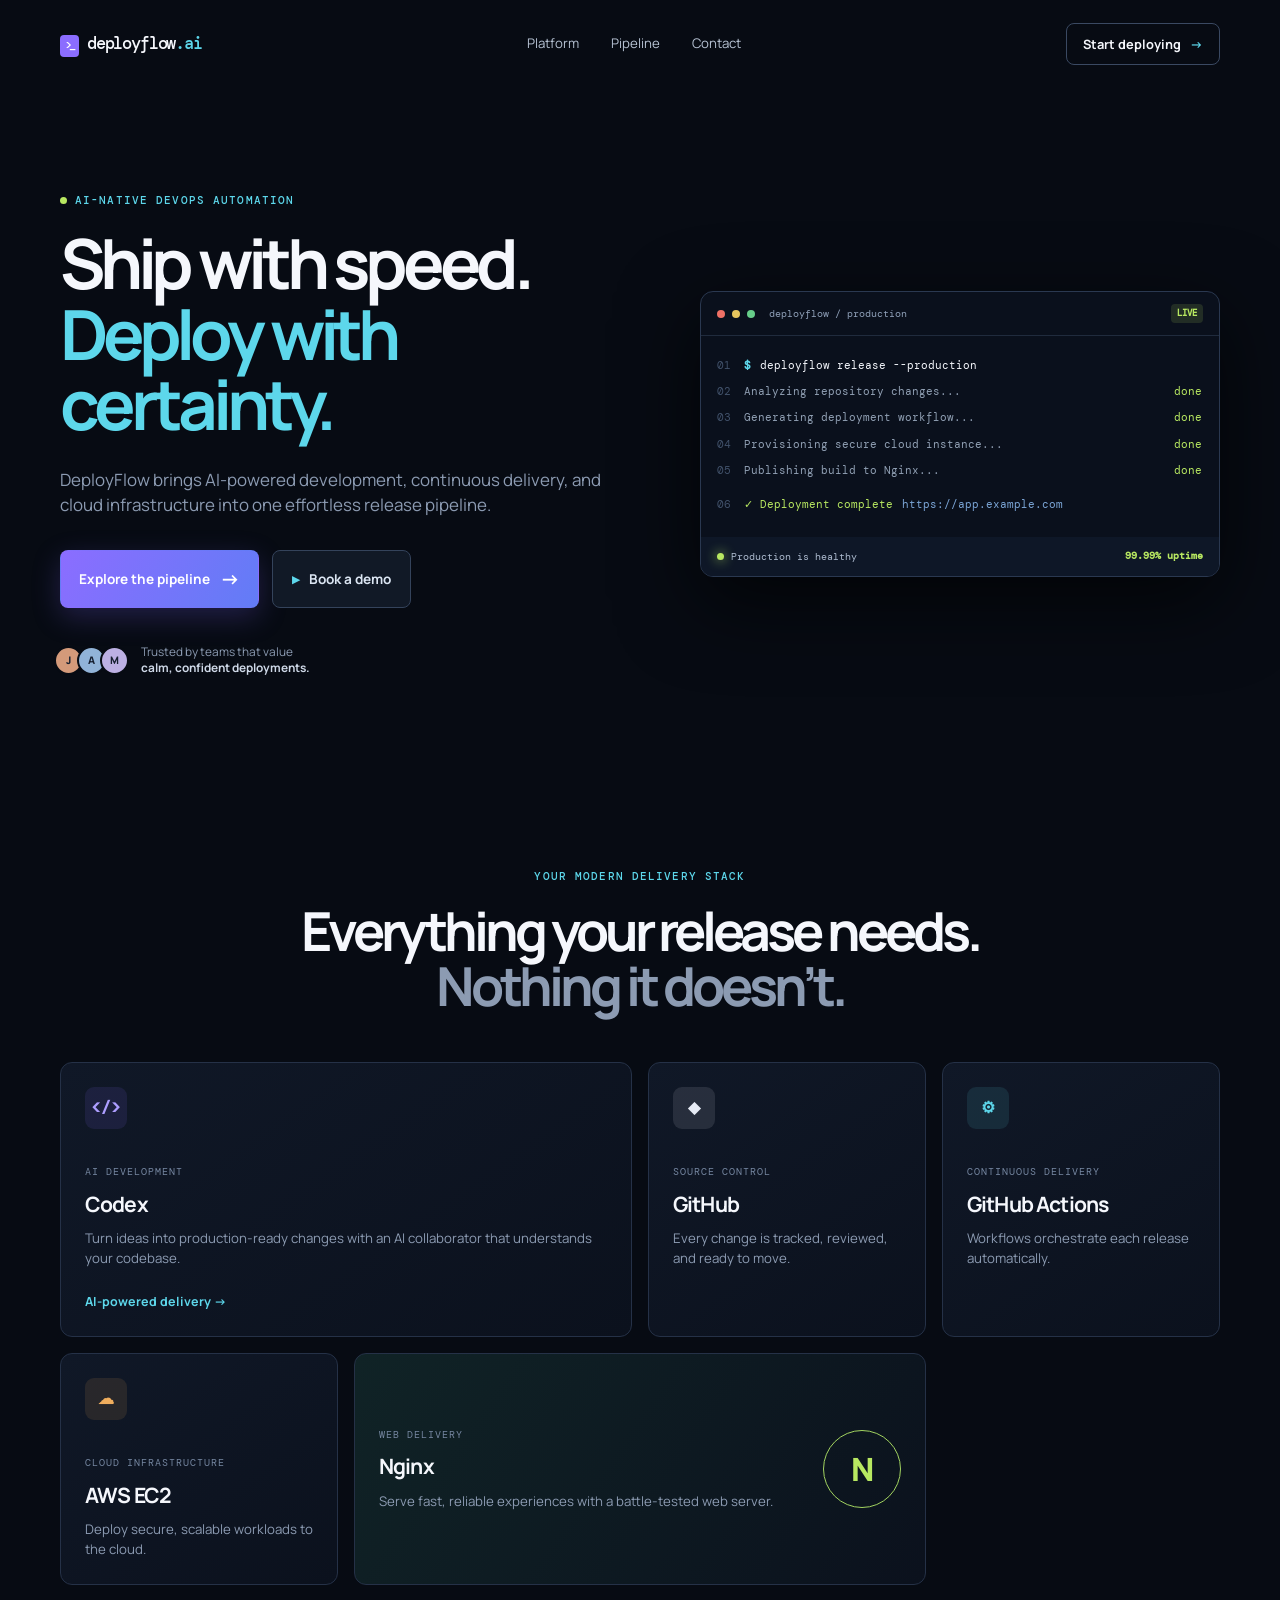
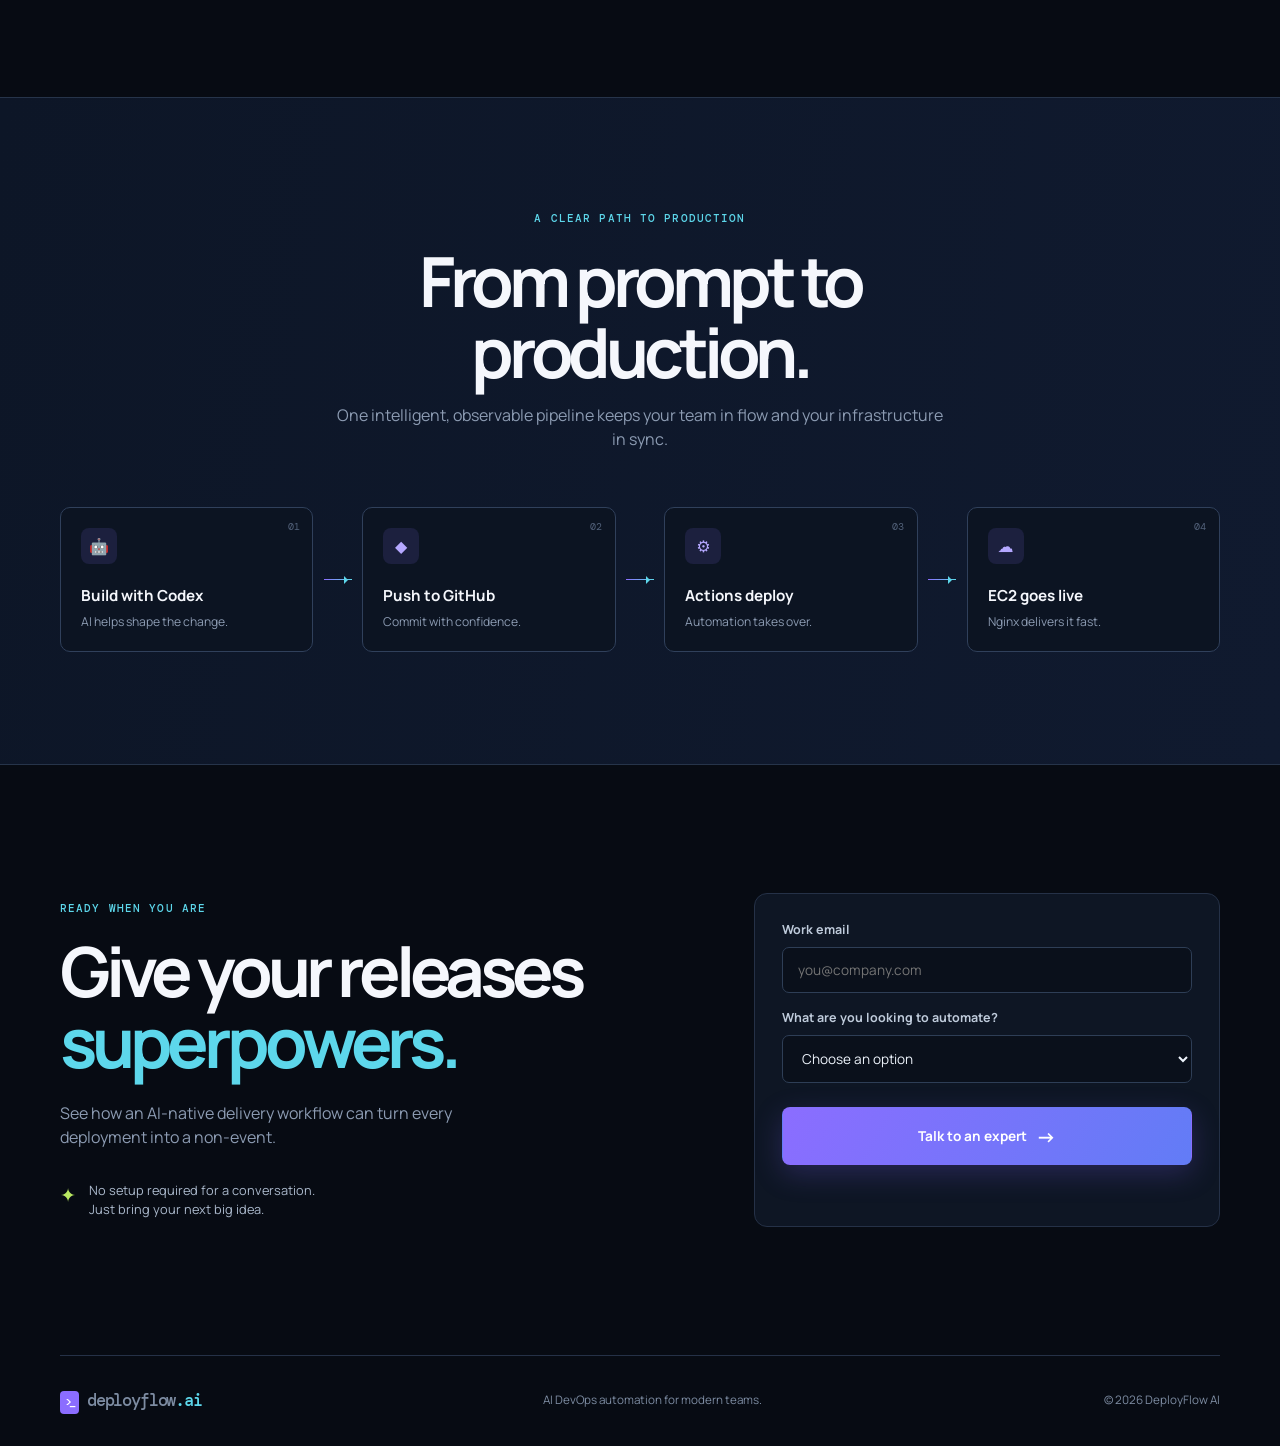
==== commit c337c8b5: "Create AI DevOps automation landing page" ====
--- a/index.html
+++ b/index.html
@@ -3,85 +3,54 @@
   <head>
     <meta charset="UTF-8" />
     <meta name="viewport" content="width=device-width, initial-scale=1.0" />
-    <meta name="description" content="GranPal provides friendly, reliable everyday support for older adults and their families." />
-    <title>Automated Deployment Demo</title>
+    <meta name="description" content="Automate reliable cloud deployments with AI-powered DevOps workflows." />
+    <title>DeployFlow AI | DevOps automation</title>
     <link rel="preconnect" href="https://fonts.googleapis.com" />
     <link rel="preconnect" href="https://fonts.gstatic.com" crossorigin />
-    <link href="https://fonts.googleapis.com/css2?family=DM+Sans:wght@400;500;600;700&family=Playfair+Display:wght@600;700&display=swap" rel="stylesheet" />
+    <link href="https://fonts.googleapis.com/css2?family=DM+Mono:wght@400;500&family=Manrope:wght@400;500;600;700;800&display=swap" rel="stylesheet" />
     <link rel="stylesheet" href="style.css" />
   </head>
   <body>
-    <header class="site-header">
-      <a class="brand" href="#top" aria-label="GranPal home"><span>G</span>GranPal</a>
-      <nav aria-label="Primary navigation">
-        <a href="#services">Services</a>
-        <a href="#how-it-works">How it works</a>
-        <a href="#family">For families</a>
-      </nav>
-      <a class="header-cta" href="#help">Get help today</a>
+    <div class="page-glow glow-one"></div><div class="page-glow glow-two"></div>
+    <header class="site-header container">
+      <a class="logo" href="#top" aria-label="DeployFlow AI home"><span class="logo-mark">&gt;_</span>deployflow<span>.ai</span></a>
+      <nav aria-label="Primary navigation"><a href="#platform">Platform</a><a href="#pipeline">Pipeline</a><a href="#contact">Contact</a></nav>
+      <a class="header-cta" href="#contact">Start deploying <span>&rarr;</span></a>
     </header>
 
     <main id="top">
-      <section class="hero">
-        <div class="hero-copy">
-          <p class="kicker">Deployment made simple</p>
-          <h1>Automated Deployment using Codex &amp; GitHub Actions</h1>
-          <p class="hero-text">This website is automatically deployed to an AWS EC2 instance whenever code is pushed using Codex.</p>
-          <div class="hero-actions">
-            <a class="button button-primary" href="#pipeline">View Deployment <span aria-hidden="true">&rarr;</span></a>
-            <a class="button button-quiet" href="https://github.com/SumantharyaM/codex-demo" target="_blank" rel="noreferrer">GitHub Repository</a>
-          </div>
-          <div class="trust-row" aria-label="GranPal benefits">
-            <span>Verified helpers</span><span>Family updates</span><span>Simple booking</span>
-          </div>
+      <section class="hero container">
+        <div class="hero-copy reveal">
+          <p class="eyebrow"><span class="pulse-dot"></span> AI-NATIVE DEVOPS AUTOMATION</p>
+          <h1>Ship with speed.<br /><em>Deploy with certainty.</em></h1>
+          <p class="hero-text">DeployFlow brings AI-powered development, continuous delivery, and cloud infrastructure into one effortless release pipeline.</p>
+          <div class="hero-actions"><a class="button primary" href="#pipeline">Explore the pipeline <span>&rarr;</span></a><a class="button secondary" href="#contact"><span class="play">&#9654;</span> Book a demo</a></div>
+          <div class="hero-proof"><div class="avatars"><span>J</span><span>A</span><span>M</span></div><p>Trusted by teams that value<br /><strong>calm, confident deployments.</strong></p></div>
         </div>
-        <div class="hero-visual" aria-label="Illustration of GranPal support">
-          <div class="sun"></div>
-          <div class="blob blob-one"></div><div class="blob blob-two"></div>
-          <div class="care-card card-top"><span class="icon">&#10003;</span><div><strong>Ride confirmed</strong><small>Tuesday, 10:30 AM</small></div></div>
-          <div class="portrait"><div class="hair"></div><div class="face"></div><div class="shirt"></div><div class="hand hand-left"></div><div class="hand hand-right"></div></div>
-          <div class="care-card card-bottom"><span class="icon">&#9825;</span><div><strong>Medication reminder</strong><small>All taken care of</small></div></div>
+        <div class="hero-terminal reveal" aria-label="Deployment status illustration">
+          <div class="terminal-top"><span></span><span></span><span></span><p>deployflow / production</p><b>LIVE</b></div>
+          <div class="terminal-body"><p><i>01</i><strong>$</strong> deployflow release --production</p><p><i>02</i><span class="muted">Analyzing repository changes...</span><b class="done">done</b></p><p><i>03</i><span class="muted">Generating deployment workflow...</span><b class="done">done</b></p><p><i>04</i><span class="muted">Provisioning secure cloud instance...</span><b class="done">done</b></p><p><i>05</i><span class="muted">Publishing build to Nginx...</span><b class="done">done</b></p><p class="success"><i>06</i> &#10003; Deployment complete <span>https://app.example.com</span></p></div>
+          <div class="terminal-status"><span class="status-dot"></span><p>Production is healthy</p><strong>99.99% uptime</strong></div>
         </div>
       </section>
 
-      <section class="pipeline section" id="pipeline">
-        <div class="pipeline-intro">
-          <p class="kicker">Deployment Pipeline</p>
-          <h2>From a change to a live website, automatically.</h2>
-          <p>This application demonstrates an automated CI/CD pipeline using Codex, GitHub, GitHub Actions, AWS EC2 and Nginx.</p>
-        </div>
-        <div class="pipeline-flow" aria-label="Deployment pipeline: Codex, GitHub, GitHub Actions, AWS EC2, Live Website">
-          <article class="pipeline-card"><span class="pipeline-icon">&#129302;</span><strong>Codex</strong><small>Build and update</small></article>
-          <span class="pipeline-arrow" aria-hidden="true">&darr;</span>
-          <article class="pipeline-card"><span class="pipeline-icon">&#128230;</span><strong>GitHub</strong><small>Version control</small></article>
-          <span class="pipeline-arrow" aria-hidden="true">&darr;</span>
-          <article class="pipeline-card"><span class="pipeline-icon">&#9881;</span><strong>GitHub Actions</strong><small>Run deployment</small></article>
-          <span class="pipeline-arrow" aria-hidden="true">&darr;</span>
-          <article class="pipeline-card"><span class="pipeline-icon">&#9729;</span><strong>AWS EC2</strong><small>Host the app</small></article>
-          <span class="pipeline-arrow" aria-hidden="true">&darr;</span>
-          <article class="pipeline-card live"><span class="pipeline-icon">&#127760;</span><strong>Live Website</strong><small>Available to visitors</small></article>
+      <section class="platform container" id="platform">
+        <div class="section-title reveal"><p class="eyebrow">YOUR MODERN DELIVERY STACK</p><h2>Everything your release needs.<br /><span>Nothing it doesn&rsquo;t.</span></h2></div>
+        <div class="tech-grid">
+          <article class="tech-card large reveal"><div class="tech-icon codex">&lt;/&gt;</div><p class="card-label">AI DEVELOPMENT</p><h3>Codex</h3><p>Turn ideas into production-ready changes with an AI collaborator that understands your codebase.</p><span class="card-link">AI-powered delivery &rarr;</span></article>
+          <article class="tech-card reveal"><div class="tech-icon github">&#9670;</div><p class="card-label">SOURCE CONTROL</p><h3>GitHub</h3><p>Every change is tracked, reviewed, and ready to move.</p></article>
+          <article class="tech-card reveal"><div class="tech-icon actions">&#9881;</div><p class="card-label">CONTINUOUS DELIVERY</p><h3>GitHub Actions</h3><p>Workflows orchestrate each release automatically.</p></article>
+          <article class="tech-card reveal"><div class="tech-icon aws">&#9729;</div><p class="card-label">CLOUD INFRASTRUCTURE</p><h3>AWS EC2</h3><p>Deploy secure, scalable workloads to the cloud.</p></article>
+          <article class="tech-card wide reveal"><div><p class="card-label">WEB DELIVERY</p><h3>Nginx</h3><p>Serve fast, reliable experiences with a battle-tested web server.</p></div><div class="nginx-mark">N</div></article>
         </div>
       </section>
 
-      <section class="services section" id="services">
-        <div class="section-heading"><p class="kicker">How we can help</p><h2>Support for the whole day, not just the appointment.</h2></div>
-        <div class="service-grid">
-          <article class="service-card"><div class="service-icon ride">&#128663;</div><h3>Safe rides</h3><p>Door-to-door rides for appointments, errands, visits, and more—with a friendly helper along the way.</p><a href="#help">Book a ride <span>&rarr;</span></a></article>
-          <article class="service-card featured"><div class="service-icon medical">&#10010;</div><h3>Medical support</h3><p>Appointment accompaniment, pharmacy pick-ups, reminders, and calm support when it matters most.</p><a href="#help">Arrange support <span>&rarr;</span></a></article>
-          <article class="service-card"><div class="service-icon home">&#10022;</div><h3>Everyday help</h3><p>Groceries, technology help, light errands, companionship, and practical support around the home.</p><a href="#help">See how we help <span>&rarr;</span></a></article>
-        </div>
-      </section>
+      <section class="pipeline" id="pipeline"><div class="container"><div class="pipeline-header reveal"><p class="eyebrow">A CLEAR PATH TO PRODUCTION</p><h2>From prompt to production.</h2><p>One intelligent, observable pipeline keeps your team in flow and your infrastructure in sync.</p></div><div class="flow reveal" aria-label="Deployment pipeline"><article><span class="flow-no">01</span><div class="flow-icon">&#129302;</div><h3>Build with Codex</h3><p>AI helps shape the change.</p></article><span class="flow-line"></span><article><span class="flow-no">02</span><div class="flow-icon">&#9670;</div><h3>Push to GitHub</h3><p>Commit with confidence.</p></article><span class="flow-line"></span><article><span class="flow-no">03</span><div class="flow-icon">&#9881;</div><h3>Actions deploy</h3><p>Automation takes over.</p></article><span class="flow-line"></span><article><span class="flow-no">04</span><div class="flow-icon">&#9729;</div><h3>EC2 goes live</h3><p>Nginx delivers it fast.</p></article></div></div></section>
 
-      <section class="how section" id="how-it-works">
-        <div class="how-illustration"><div class="route route-one"></div><div class="route route-two"></div><div class="pin pin-one">1</div><div class="pin pin-two">2</div><div class="pin pin-three">3</div><div class="map-label">Help is on the way</div></div>
-        <div class="how-copy"><p class="kicker">Simple from start to finish</p><h2>A little help is only three steps away.</h2><ol><li><span>01</span><div><h3>Tell us what you need</h3><p>Call us or submit a simple request online. We will listen and help plan the details.</p></div></li><li><span>02</span><div><h3>Meet your GranPal helper</h3><p>We match you with a vetted, caring helper who is ready to lend a hand.</p></div></li><li><span>03</span><div><h3>Feel supported</h3><p>Get on with your day with clear updates for you and the family members you choose.</p></div></li></ol></div>
-      </section>
+      <section class="contact container" id="contact"><div class="contact-copy reveal"><p class="eyebrow">READY WHEN YOU ARE</p><h2>Give your releases<br /><em>superpowers.</em></h2><p>See how an AI-native delivery workflow can turn every deployment into a non-event.</p><div class="contact-note"><span>&#10022;</span><p>No setup required for a conversation.<br />Just bring your next big idea.</p></div></div><form class="contact-form reveal" id="contact-form"><label>Work email<input type="email" name="email" placeholder="you@company.com" required /></label><label>What are you looking to automate?<select name="interest" required><option value="">Choose an option</option><option>Application deployments</option><option>Cloud infrastructure</option><option>CI/CD workflows</option><option>All of the above</option></select></label><button class="button primary" type="submit">Talk to an expert <span>&rarr;</span></button><p class="form-message" id="form-message" aria-live="polite"></p></form></section>
+    </main>
 
-      <section class="family section" id="family"><div><p class="kicker">Peace of mind for families</p><h2>Close by, even when you are far away.</h2><p>Receive thoughtful updates after each visit, know who is helping, and stay connected without taking away your loved one&rsquo;s independence.</p><a class="text-link" href="#help">Learn about family updates &rarr;</a></div><div class="quote"><p>&ldquo;GranPal made Dad&rsquo;s first specialist appointment feel manageable for all of us.&rdquo;</p><footer><span class="avatar">M</span><div><strong>Maya, daughter of a GranPal member</strong><small>Member since 2024</small></div></footer></div></section>
-
-      <section class="help" id="help"><div><p class="kicker">Here when you need us</p><h2>Let&rsquo;s make today easier.</h2><p>Tell us what support would help, and we will be in touch to get it sorted.</p></div><form id="help-form"><label>Name<input name="name" type="text" placeholder="Your name" required /></label><label>What can we help with?<select name="service" required><option value="">Choose a service</option><option>Safe ride</option><option>Medical support</option><option>Everyday help</option><option>Something else</option></select></label><button class="button button-primary" type="submit">Request support <span aria-hidden="true">&rarr;</span></button><p id="form-message" aria-live="polite"></p></form></section>
-    </main>
-    <footer class="site-footer"><a class="brand" href="#top"><span>G</span>GranPal</a><p>Automatically deployed using GitHub Actions | Hosted on AWS EC2</p><p>&copy; <span id="year"></span> GranPal</p></footer>
+    <footer class="site-footer container"><a class="logo" href="#top"><span class="logo-mark">&gt;_</span>deployflow<span>.ai</span></a><p>AI DevOps automation for modern teams.</p><p>&copy; <span id="year"></span> DeployFlow AI</p></footer>
     <script src="script.js"></script>
   </body>
 </html>
--- a/style.css
+++ b/style.css
@@ -1,24 +1 @@
-:root { --ink:#18302e; --muted:#58706c; --cream:#fcf9f2; --paper:#fffdf8; --sage:#dcebdd; --leaf:#2c7565; --coral:#ed765d; --line:#d9e1d7; font-family:"DM Sans",sans-serif; color:var(--ink); background:var(--cream); }
-* { box-sizing:border-box; }
-html { scroll-behavior:smooth; }
-body { margin:0; background:var(--cream); line-height:1.5; }
-a { color:inherit; text-decoration:none; }
-.site-header { max-width:1220px; margin:auto; padding:1.4rem 2rem; display:flex; align-items:center; justify-content:space-between; gap:2rem; }
-.brand { display:flex; align-items:center; gap:.55rem; font-family:"Playfair Display",serif; font-size:1.5rem; font-weight:700; letter-spacing:-.05em; }
-.brand span { display:grid; place-items:center; width:1.7rem; height:1.7rem; border-radius:50% 50% 45% 50%; background:var(--leaf); color:white; font-family:"DM Sans",sans-serif; font-size:1rem; }
-nav { display:flex; gap:2rem; color:var(--muted); font-weight:600; font-size:.94rem; } nav a:hover { color:var(--leaf); }
-.header-cta { padding:.65rem 1rem; color:var(--leaf); border:1px solid var(--leaf); border-radius:100px; font-weight:700; font-size:.9rem; }
-.hero { max-width:1220px; min-height:575px; margin:auto; padding:5rem 2rem 4rem; display:grid; grid-template-columns:1.05fr .95fr; align-items:center; gap:3rem; }
-.kicker { margin:0 0 .8rem; color:var(--leaf); font-size:.78rem; font-weight:700; letter-spacing:.12em; text-transform:uppercase; }
-h1,h2,h3,p { margin-top:0; } h1,h2 { font-family:"Playfair Display",serif; letter-spacing:-.055em; line-height:1.05; } h1 { max-width:600px; font-size:clamp(3.3rem,6vw,5.8rem); margin-bottom:1.5rem; } h2 { font-size:clamp(2.25rem,4vw,3.6rem); margin-bottom:1rem; } h3 { font-size:1.3rem; margin-bottom:.55rem; }
-.hero-text { max-width:560px; color:var(--muted); font-size:1.14rem; }
-.hero-actions { display:flex; flex-wrap:wrap; gap:.8rem; margin-top:2rem; }.button { display:inline-flex; align-items:center; justify-content:center; gap:.8rem; padding:.88rem 1.2rem; border:0; border-radius:100px; cursor:pointer; font:700 .95rem inherit; transition:transform .2s,box-shadow .2s; }.button:hover { transform:translateY(-2px); box-shadow:0 9px 20px #18302e21; }.button-primary { background:var(--leaf); color:white; }.button-primary span { font-size:1.25rem; }.button-quiet { background:#e8f0e6; color:var(--ink); }.trust-row { display:flex; flex-wrap:wrap; gap:.9rem 1.4rem; margin-top:2rem; color:var(--muted); font-size:.85rem; font-weight:600; }.trust-row span::before { content:"✓"; margin-right:.45rem; color:var(--leaf); }
-.hero-visual { position:relative; min-height:430px; overflow:hidden; border-radius:48% 52% 45% 55% / 47% 42% 58% 53%; background:#cfe9da; }.sun { position:absolute; top:9%; right:18%; width:70px; height:70px; border-radius:50%; background:#f8c958; }.blob { position:absolute; border-radius:50%; }.blob-one { width:340px; height:340px; bottom:-90px; left:-90px; background:#83c2a3; }.blob-two { width:170px; height:170px; right:-45px; bottom:20px; background:#f7ddbb; }.portrait { position:absolute; width:220px; height:300px; left:50%; bottom:20px; transform:translateX(-50%); }.face { position:absolute; z-index:2; top:42px; left:55px; width:108px; height:130px; border-radius:44% 44% 46% 46%; background:#b87856; }.hair { position:absolute; z-index:3; top:20px; left:44px; width:130px; height:90px; border-radius:55% 50% 30% 20%; background:#e9dfcf; transform:rotate(-7deg); }.shirt { position:absolute; bottom:0; left:16px; width:190px; height:155px; border-radius:50% 50% 0 0; background:#ec765d; }.hand { position:absolute; z-index:4; width:38px; height:78px; border-radius:30px; background:#b87856; bottom:70px; }.hand-left { left:15px; transform:rotate(35deg); }.hand-right { right:15px; transform:rotate(-35deg); }.care-card { position:absolute; z-index:5; display:flex; gap:.7rem; align-items:center; padding:.75rem .9rem; border-radius:13px; background:#fffdf8e8; box-shadow:0 12px 30px #32604c1c; backdrop-filter:blur(6px); }.care-card strong,.care-card small { display:block; }.care-card strong { font-size:.81rem; }.care-card small { color:var(--muted); font-size:.7rem; }.card-top { top:18%; left:7%; }.card-bottom { bottom:13%; right:4%; }.icon { display:grid; place-items:center; width:29px; height:29px; border-radius:50%; background:#dcebdd; color:var(--leaf); }
-.pipeline { padding-top:1rem; padding-bottom:3rem; }.pipeline-intro { max-width:670px; margin:auto; text-align:center; }.pipeline-intro > p:not(.kicker) { color:var(--muted); font-size:1.06rem; }.pipeline-flow { display:flex; align-items:center; justify-content:center; gap:.7rem; margin-top:2.5rem; }.pipeline-card { display:grid; gap:.3rem; justify-items:center; min-width:145px; padding:1.25rem .8rem; border:1px solid var(--line); border-radius:16px; background:var(--paper); text-align:center; }.pipeline-card.live { border-color:var(--leaf); background:var(--sage); }.pipeline-card strong { font-size:.98rem; }.pipeline-card small { color:var(--muted); font-size:.72rem; }.pipeline-icon { font-size:1.7rem; }.pipeline-arrow { color:var(--leaf); font-size:1.6rem; font-weight:700; }
-.section { max-width:1220px; margin:auto; padding:6rem 2rem; }.section-heading { display:grid; grid-template-columns:.8fr 1.2fr; gap:2rem; align-items:start; }.section-heading .kicker { margin-top:.6rem; }.section-heading h2 { max-width:640px; }.service-grid { display:grid; grid-template-columns:repeat(3,1fr); gap:1.2rem; margin-top:2.5rem; }.service-card { padding:2rem; border:1px solid var(--line); border-radius:20px; background:var(--paper); }.service-card.featured { background:var(--sage); border-color:var(--sage); }.service-card p { min-height:100px; color:var(--muted); }.service-card a,.text-link { color:var(--leaf); font-weight:700; }.service-card a span { margin-left:.35rem; }.service-icon { display:grid; place-items:center; width:3rem; height:3rem; margin-bottom:1.5rem; border-radius:14px; font-size:1.4rem; }.ride { background:#f9ead8; }.medical { background:#f7dcd6; color:#b5422d; }.home { background:#dcebdd; }
-.how { display:grid; grid-template-columns:1fr 1fr; gap:6rem; align-items:center; }.how-illustration { position:relative; min-height:410px; overflow:hidden; border-radius:30px; background:#e5f0e3; }.route { position:absolute; border:3px dashed #71ac8d; border-color:#71ac8d transparent transparent #71ac8d; border-radius:50%; transform:rotate(30deg); }.route-one { width:330px; height:220px; top:65px; left:55px; }.route-two { width:210px; height:110px; bottom:40px; right:40px; transform:rotate(200deg); }.pin { position:absolute; display:grid; place-items:center; width:42px; height:42px; border:4px solid white; border-radius:50% 50% 50% 0; background:var(--coral); color:white; font-weight:700; box-shadow:0 4px 12px #7b3b2c32; transform:rotate(-45deg); }.pin::first-letter { transform:rotate(45deg); }.pin-one { top:65px; left:75px; }.pin-two { top:190px; left:210px; background:var(--leaf); }.pin-three { right:62px; bottom:67px; }.map-label { position:absolute; right:24px; top:24px; padding:.6rem .8rem; border-radius:10px; background:white; color:var(--muted); font-size:.78rem; font-weight:700; }.how-copy ol { list-style:none; padding:0; margin:2rem 0 0; }.how-copy li { display:grid; grid-template-columns:52px 1fr; gap:1rem; padding:1.1rem 0; border-top:1px solid var(--line); }.how-copy li > span { color:var(--leaf); font-size:.8rem; font-weight:700; }.how-copy li h3 { font-size:1.05rem; margin:0 0 .25rem; }.how-copy li p { margin:0; color:var(--muted); }
-.family { display:grid; grid-template-columns:1.1fr .9fr; gap:4rem; align-items:center; border-radius:28px; background:var(--ink); color:#fffdf8; }.family .kicker { color:#a6d8ae; }.family > div > p:not(.kicker) { max-width:540px; color:#c7d7d1; font-size:1.05rem; }.quote { padding:2rem; border-radius:18px; background:#ffffff12; }.quote > p { font-family:"Playfair Display",serif; font-size:1.55rem; line-height:1.3; }.quote footer { display:flex; gap:.75rem; align-items:center; }.avatar { display:grid; place-items:center; width:2.4rem; height:2.4rem; border-radius:50%; background:#edb69e; color:var(--ink); font-weight:700; }.quote strong,.quote small { display:block; }.quote small { color:#abc0b8; font-size:.75rem; }
-.help { max-width:1220px; margin:6rem auto; padding:4rem 2rem; display:grid; grid-template-columns:1fr 1fr; gap:4rem; align-items:center; border-radius:24px; background:#f4d9b2; }.help h2 { max-width:470px; }.help > div > p:not(.kicker) { color:#5e5c4d; }.help form { display:grid; gap:1rem; }.help label { display:grid; gap:.4rem; color:#554d40; font-size:.85rem; font-weight:700; }.help input,.help select { width:100%; padding:.85rem 1rem; border:1px solid #d8c29e; border-radius:10px; background:#fffaf1; color:var(--ink); font:inherit; }.help form .button { justify-self:start; }.help #form-message { min-height:1.3rem; margin:0; color:var(--leaf); font-size:.88rem; font-weight:700; }
-.site-footer { max-width:1220px; margin:auto; padding:1.5rem 2rem 2.5rem; display:flex; align-items:center; justify-content:space-between; gap:1rem; border-top:1px solid var(--line); color:var(--muted); font-size:.85rem; }.site-footer p { margin:0; }.site-footer .brand { color:var(--ink); }
-@media (max-width:780px) { .site-header nav,.header-cta { display:none; }.site-header { padding:1.2rem; }.hero,.how,.family,.help { grid-template-columns:1fr; gap:2.5rem; }.hero { padding:3rem 1.3rem; }.hero-visual { min-height:360px; }.section { padding:4rem 1.3rem; }.section-heading { display:block; }.pipeline-flow { display:grid; grid-template-columns:1fr; max-width:260px; margin-inline:auto; }.pipeline-arrow { justify-self:center; line-height:.55; }.service-grid { grid-template-columns:1fr; }.service-card p { min-height:0; }.how { gap:2rem; }.how-illustration { min-height:300px; }.family { margin-inline:1.3rem; padding:2.5rem 1.5rem; }.help { margin:4rem 1.3rem; padding:2.5rem 1.5rem; }.site-footer { margin:0 1.3rem; padding-inline:0; flex-wrap:wrap; } }
-@media (max-width:420px) { h1 { font-size:3.2rem; }.hero-visual { margin-inline:-.25rem; }.trust-row { display:grid; }.card-top { left:3%; }.card-bottom { right:2%; } }
+:root{--bg:#070b13;--panel:#0d1422;--panel-light:#121c2d;--ink:#f5f7fc;--muted:#8c9bb2;--line:#253147;--violet:#8b6dff;--cyan:#5dd7eb;--lime:#b8e861;font-family:Manrope,system-ui,sans-serif;color:var(--ink);background:var(--bg)}*{box-sizing:border-box}html{scroll-behavior:smooth}body{min-width:320px;margin:0;overflow-x:hidden;background:var(--bg);line-height:1.5}.container{width:min(1160px,calc(100% - 3rem));margin:auto}a{color:inherit;text-decoration:none}.page-glow{position:absolute;z-index:-1;border-radius:50%;filter:blur(2px);opacity:.26;pointer-events:none}.glow-one{top:-190px;left:30%;width:600px;height:430px;background:#5031bf}.glow-two{top:800px;right:-370px;width:680px;height:680px;background:#126e93}.site-header{display:flex;align-items:center;justify-content:space-between;gap:2rem;padding:1.45rem 0}.logo{font-family:"DM Mono",monospace;font-size:1.05rem;font-weight:500;letter-spacing:-.07em}.logo>span:last-child{color:var(--cyan)}.logo-mark{display:inline-grid;place-items:center;margin-right:.5rem;padding:.15rem .3rem;border-radius:4px;background:var(--violet);color:white;font-size:.73rem;letter-spacing:-.2em}nav{display:flex;gap:2rem;font-size:.83rem;color:#b6c2d3}nav a:hover{color:var(--cyan)}.header-cta{padding:.65rem 1rem;border:1px solid #3a4962;border-radius:8px;font-size:.8rem;font-weight:700;transition:.2s}.header-cta:hover{border-color:var(--cyan);background:#5dd7eb12}.header-cta span{margin-left:.4rem;color:var(--cyan)}.hero{display:grid;grid-template-columns:1fr .93fr;align-items:center;gap:5rem;padding:6.5rem 0 7rem}.eyebrow{display:flex;align-items:center;gap:.5rem;margin:0 0 1.2rem;color:var(--cyan);font-family:"DM Mono",monospace;font-size:.7rem;font-weight:500;letter-spacing:.1em}.pulse-dot{width:7px;height:7px;border-radius:50%;background:var(--lime);box-shadow:0 0 0 0 #b8e86190;animation:pulse 1.8s infinite}.hero h1,.section-title h2,.pipeline h2,.contact h2{margin:0;font-size:clamp(2.8rem,5.4vw,5rem);letter-spacing:-.075em;line-height:1.02}.hero h1 em,.contact h2 em{font-style:normal;color:var(--cyan)}.hero-text{max-width:560px;margin:1.7rem 0 2rem;color:var(--muted);font-size:1.06rem}.hero-actions{display:flex;flex-wrap:wrap;gap:.8rem}.button{display:inline-flex;align-items:center;justify-content:center;gap:.6rem;padding:.9rem 1.15rem;border:1px solid transparent;border-radius:8px;font:700 .85rem Manrope,sans-serif;cursor:pointer;transition:transform .2s,box-shadow .2s,border .2s}.button:hover{transform:translateY(-3px)}.primary{background:linear-gradient(120deg,var(--violet),#627cf6);color:white;box-shadow:0 9px 28px #6855d546}.primary:hover{box-shadow:0 13px 35px #6855d575}.primary span{font-size:1.25rem}.secondary{border-color:#34435b;background:#111926;color:#dbe5f2}.secondary:hover{border-color:var(--cyan);box-shadow:0 9px 28px #5dd7eb1a}.play{color:var(--cyan);font-size:.65rem}.hero-proof{display:flex;align-items:center;gap:.75rem;margin-top:2.3rem;color:var(--muted);font-size:.74rem;line-height:1.35}.hero-proof p{margin:0}.hero-proof strong{color:#ced8e7}.avatars{display:flex}.avatars span{display:grid;place-items:center;width:29px;height:29px;margin-left:-6px;border:2px solid var(--bg);border-radius:50%;background:#d49a7a;color:#172031;font-size:.65rem;font-weight:800}.avatars span:nth-child(2){background:#91b3d8}.avatars span:nth-child(3){background:#bcb0e3}.hero-terminal{overflow:hidden;border:1px solid #2a3850;border-radius:13px;background:#0a101c;box-shadow:0 25px 80px #000a;transform:perspective(1100px) rotateY(-4deg) rotateX(2deg);animation:float 5s ease-in-out infinite}.terminal-top,.terminal-status{display:flex;align-items:center;gap:.45rem;padding:.75rem 1rem;border-bottom:1px solid #202b3d;font-family:"DM Mono",monospace;font-size:.65rem}.terminal-top>span{width:8px;height:8px;border-radius:50%;background:#ef7065}.terminal-top>span:nth-child(2){background:#e7c55e}.terminal-top>span:nth-child(3){background:#67ce8a}.terminal-top p{flex:1;margin:0 0 0 .4rem;color:#90a1b9}.terminal-top b{padding:.18rem .36rem;border-radius:4px;background:#b8e86122;color:var(--lime);font-size:.55rem}.terminal-body{padding:1rem 1.05rem 1.25rem;font-family:"DM Mono",monospace;font-size:.68rem;line-height:2.4}.terminal-body p{display:flex;gap:.55rem;margin:0}.terminal-body i{width:18px;color:#41516a;font-style:normal}.terminal-body strong{color:var(--cyan)}.muted{color:#91a0b4}.done{margin-left:auto;color:var(--lime);font-weight:400}.success{margin-top:.5rem!important;color:var(--lime)}.success span{color:#7ba5d6}.terminal-status{justify-content:flex-start;border:0;background:#0e1727}.terminal-status p{margin:0;color:#aebcd0}.terminal-status strong{margin-left:auto;color:var(--lime);font-size:.62rem}.status-dot{width:7px;height:7px;border-radius:50%;background:var(--lime);box-shadow:0 0 12px var(--lime)}.platform{padding:5rem 0 7rem}.section-title{text-align:center}.section-title h2{font-size:clamp(2.2rem,4.2vw,3.7rem)}.section-title h2 span{color:var(--muted)}.section-title .eyebrow,.pipeline-header .eyebrow{justify-content:center}.tech-grid{display:grid;grid-template-columns:repeat(4,1fr);gap:1rem;margin-top:3rem}.tech-card{min-height:225px;padding:1.5rem;border:1px solid var(--line);border-radius:12px;background:linear-gradient(145deg,#101827,#0b111d);transition:transform .25s,border-color .25s,background .25s}.tech-card:hover{border-color:#567191;transform:translateY(-5px);background:#111d2e}.tech-card.large{grid-column:span 2}.tech-card.wide{grid-column:span 2;display:flex;align-items:center;justify-content:space-between;min-height:175px;background:linear-gradient(125deg,#102326,#0b111d)}.tech-icon{display:grid;place-items:center;width:42px;height:42px;margin-bottom:2.2rem;border-radius:9px;background:#8b6dff1c;color:#ad9eff;font-family:"DM Mono",monospace;font-size:1rem;font-weight:700}.github{background:#e8edf51c;color:#e6ebf5}.actions{background:#5dd7eb1b;color:var(--cyan)}.aws{background:#eea7551d;color:#efad5d}.card-label{margin:0 0 .55rem;color:#7586a0;font-family:"DM Mono",monospace;font-size:.63rem;letter-spacing:.1em}.tech-card h3{margin:0 0 .6rem;font-size:1.32rem;letter-spacing:-.04em}.tech-card>p:not(.card-label),.tech-card div>p:not(.card-label){margin:0;color:var(--muted);font-size:.83rem}.card-link{display:block;margin-top:1.5rem;color:var(--cyan);font-size:.78rem;font-weight:700}.nginx-mark{display:grid;place-items:center;width:78px;height:78px;border:1px solid #a2d360;border-radius:50%;color:#b8e861;font-size:2rem;font-weight:800}.pipeline{padding:7rem 0;background:linear-gradient(100deg,#0d1627,#101a2f);border-block:1px solid #26344a}.pipeline-header{max-width:620px;margin:auto;text-align:center}.pipeline-header>p:not(.eyebrow){color:var(--muted)}.flow{display:grid;grid-template-columns:1fr auto 1fr auto 1fr auto 1fr;align-items:stretch;gap:.65rem;margin-top:3.5rem}.flow article{position:relative;padding:1.25rem;border:1px solid #30405b;border-radius:10px;background:#0c1422}.flow-no{position:absolute;top:.7rem;right:.8rem;color:#53627b;font-family:"DM Mono",monospace;font-size:.65rem}.flow-icon{display:grid;place-items:center;width:36px;height:36px;margin-bottom:1.3rem;border-radius:8px;background:#8b6dff20;color:#b5a8ff}.flow h3{margin:0 0 .3rem;font-size:.95rem}.flow p{margin:0;color:var(--muted);font-size:.76rem}.flow-line{align-self:center;width:28px;height:1px;background:linear-gradient(90deg,var(--violet),var(--cyan));position:relative}.flow-line::after{content:"";position:absolute;right:0;top:-3px;border:4px solid transparent;border-left-color:var(--cyan)}.contact{display:grid;grid-template-columns:1fr .8fr;gap:7rem;align-items:center;padding:8rem 0}.contact-copy>p:not(.eyebrow){max-width:440px;margin:1.5rem 0;color:var(--muted)}.contact-note{display:flex;gap:.8rem;align-items:flex-start;margin-top:2rem;color:#aab8cb;font-size:.8rem}.contact-note span{color:var(--lime);font-size:1.2rem}.contact-note p{margin:0}.contact-form{padding:1.7rem;border:1px solid var(--line);border-radius:13px;background:#0e1624}.contact-form label{display:grid;gap:.45rem;margin-bottom:1rem;color:#bfcbdb;font-size:.78rem;font-weight:700}.contact-form input,.contact-form select{width:100%;padding:.82rem .9rem;border:1px solid #2e3e56;border-radius:7px;outline:0;background:#0a101b;color:#eef4fc;font:400 .85rem Manrope,sans-serif}.contact-form input:focus,.contact-form select:focus{border-color:var(--cyan);box-shadow:0 0 0 3px #5dd7eb16}.contact-form .button{width:100%;margin-top:.5rem}.form-message{min-height:1.3rem;margin:.8rem 0 0;color:var(--lime);font-size:.75rem}.site-footer{display:flex;align-items:center;justify-content:space-between;gap:1rem;padding:2rem 0;border-top:1px solid var(--line);color:#7d8ca2;font-size:.73rem}.site-footer p{margin:0}.reveal{animation:reveal .7s both}@keyframes reveal{from{opacity:0;transform:translateY(18px)}to{opacity:1;transform:translateY(0)}}@keyframes pulse{70%{box-shadow:0 0 0 8px #b8e86100}}@keyframes float{50%{transform:perspective(1100px) rotateY(-2deg) rotateX(0) translateY(-9px)}}@media(max-width:800px){.site-header nav,.header-cta{display:none}.hero,.contact{grid-template-columns:1fr;gap:3rem}.hero{padding:4rem 0}.hero-terminal{max-width:570px;width:100%;margin:auto}.tech-grid{grid-template-columns:1fr 1fr}.tech-card.large,.tech-card.wide{grid-column:span 2}.flow{grid-template-columns:1fr;max-width:320px;margin:2.5rem auto 0}.flow-line{justify-self:center;width:1px;height:24px}.flow-line::after{top:auto;bottom:-6px;right:-3px;border:4px solid transparent;border-top-color:var(--cyan)}.contact{padding:5rem 0}.site-footer{flex-wrap:wrap}}@media(max-width:500px){.container{width:min(100% - 2rem,1160px)}.hero h1{font-size:2.75rem}.hero-terminal{font-size:.85rem}.terminal-body{padding-inline:.7rem;font-size:.58rem}.tech-grid{grid-template-columns:1fr}.tech-card,.tech-card.large,.tech-card.wide{grid-column:span 1}.tech-card.wide{min-height:150px}.site-footer{display:grid;gap:.8rem}.hero-actions .button{width:100%}}
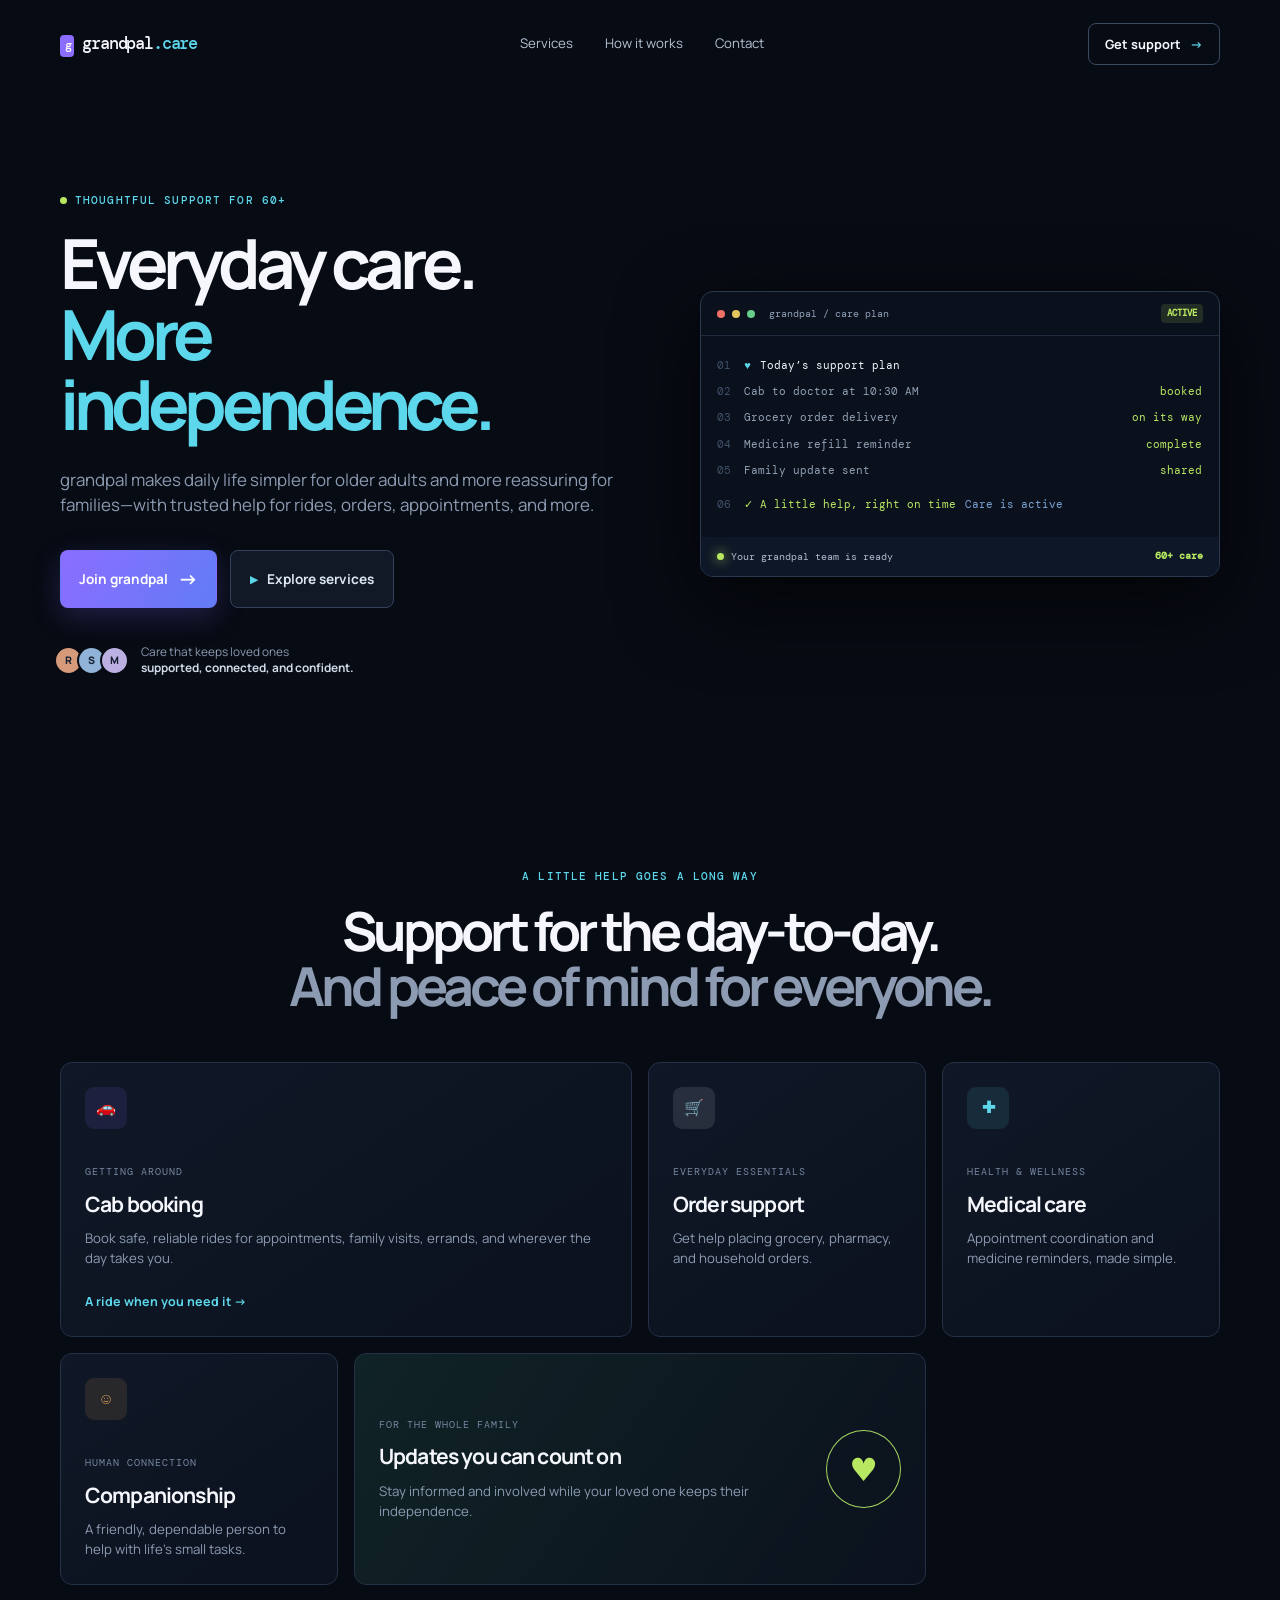
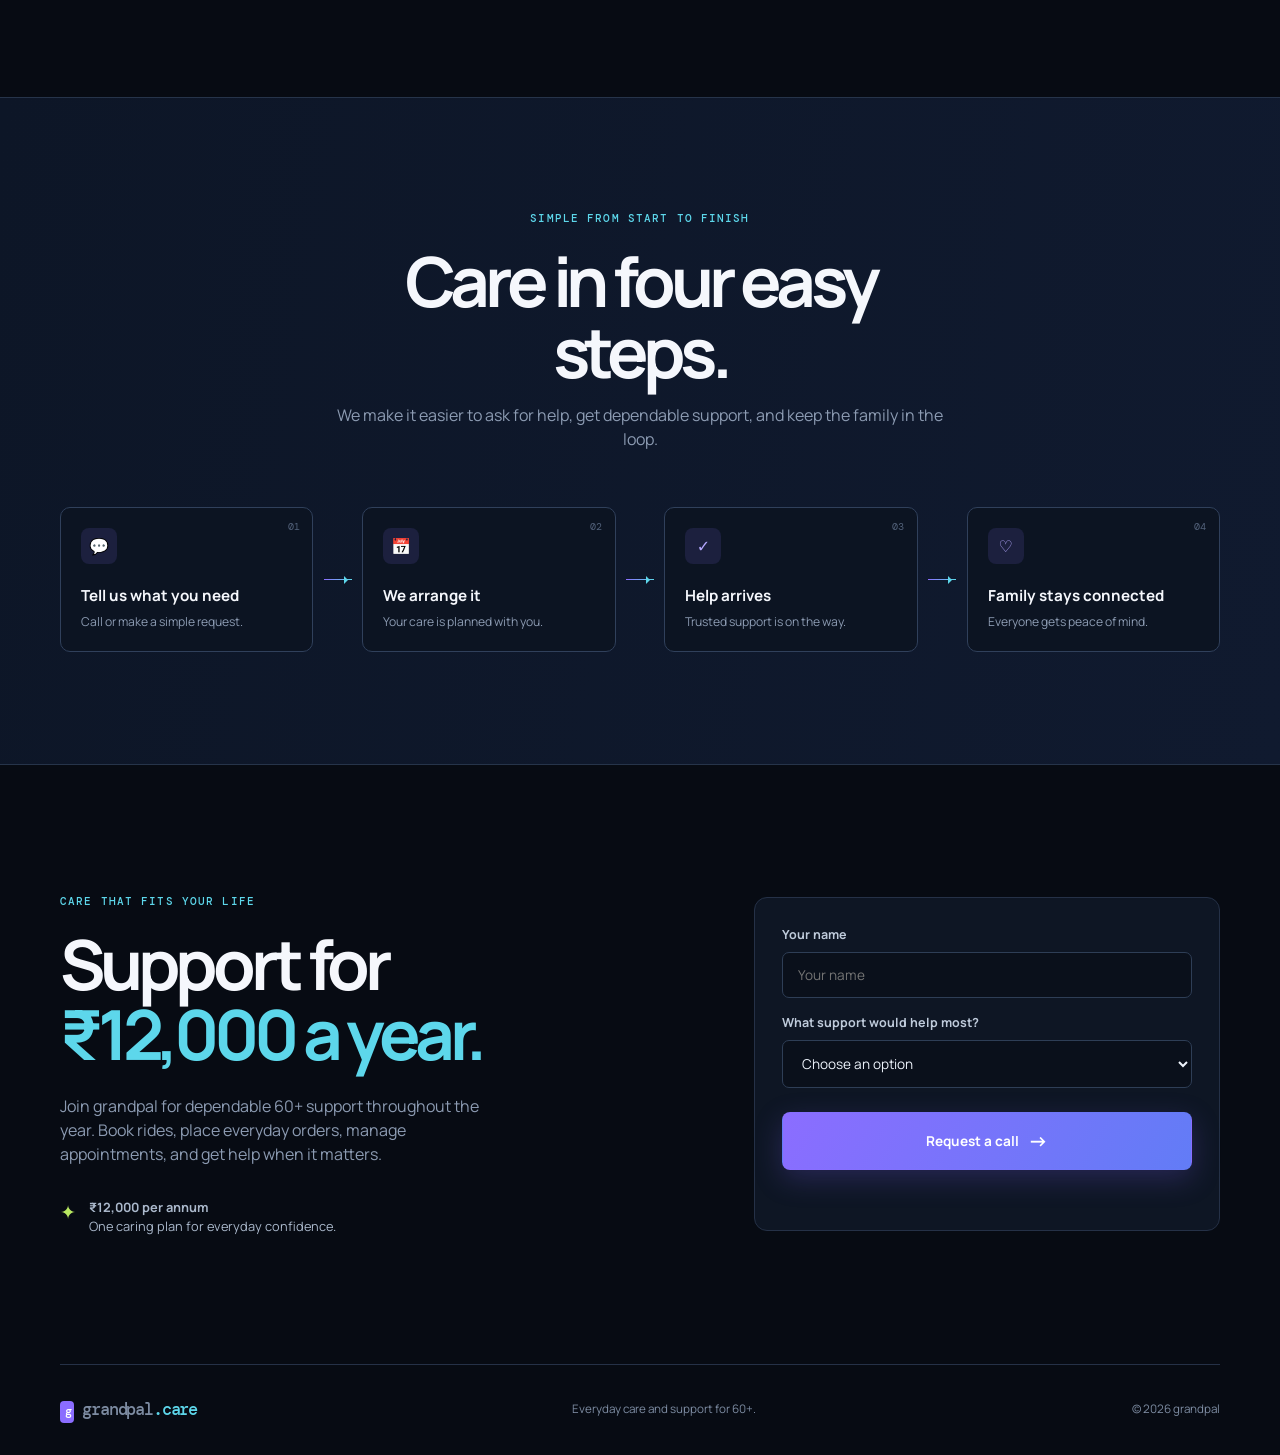
==== commit f89f7eaa: "Rebrand site as grandpal care platform" ====
--- a/index.html
+++ b/index.html
@@ -3,8 +3,8 @@
   <head>
     <meta charset="UTF-8" />
     <meta name="viewport" content="width=device-width, initial-scale=1.0" />
-    <meta name="description" content="Automate reliable cloud deployments with AI-powered DevOps workflows." />
-    <title>DeployFlow AI | DevOps automation</title>
+    <meta name="description" content="grandpal provides simple, dependable everyday care and support for people aged 60+." />
+    <title>grandpal | Everyday care for 60+</title>
     <link rel="preconnect" href="https://fonts.googleapis.com" />
     <link rel="preconnect" href="https://fonts.gstatic.com" crossorigin />
     <link href="https://fonts.googleapis.com/css2?family=DM+Mono:wght@400;500&family=Manrope:wght@400;500;600;700;800&display=swap" rel="stylesheet" />
@@ -13,44 +13,44 @@
   <body>
     <div class="page-glow glow-one"></div><div class="page-glow glow-two"></div>
     <header class="site-header container">
-      <a class="logo" href="#top" aria-label="DeployFlow AI home"><span class="logo-mark">&gt;_</span>deployflow<span>.ai</span></a>
-      <nav aria-label="Primary navigation"><a href="#platform">Platform</a><a href="#pipeline">Pipeline</a><a href="#contact">Contact</a></nav>
-      <a class="header-cta" href="#contact">Start deploying <span>&rarr;</span></a>
+      <a class="logo" href="#top" aria-label="grandpal home"><span class="logo-mark">g</span>grandpal<span>.care</span></a>
+      <nav aria-label="Primary navigation"><a href="#services">Services</a><a href="#how-it-works">How it works</a><a href="#contact">Contact</a></nav>
+      <a class="header-cta" href="#contact">Get support <span>&rarr;</span></a>
     </header>
 
     <main id="top">
       <section class="hero container">
         <div class="hero-copy reveal">
-          <p class="eyebrow"><span class="pulse-dot"></span> AI-NATIVE DEVOPS AUTOMATION</p>
-          <h1>Ship with speed.<br /><em>Deploy with certainty.</em></h1>
-          <p class="hero-text">DeployFlow brings AI-powered development, continuous delivery, and cloud infrastructure into one effortless release pipeline.</p>
-          <div class="hero-actions"><a class="button primary" href="#pipeline">Explore the pipeline <span>&rarr;</span></a><a class="button secondary" href="#contact"><span class="play">&#9654;</span> Book a demo</a></div>
-          <div class="hero-proof"><div class="avatars"><span>J</span><span>A</span><span>M</span></div><p>Trusted by teams that value<br /><strong>calm, confident deployments.</strong></p></div>
+          <p class="eyebrow"><span class="pulse-dot"></span> THOUGHTFUL SUPPORT FOR 60+</p>
+          <h1>Everyday care.<br /><em>More independence.</em></h1>
+          <p class="hero-text">grandpal makes daily life simpler for older adults and more reassuring for families—with trusted help for rides, orders, appointments, and more.</p>
+          <div class="hero-actions"><a class="button primary" href="#contact">Join grandpal <span>&rarr;</span></a><a class="button secondary" href="#services"><span class="play">&#9654;</span> Explore services</a></div>
+          <div class="hero-proof"><div class="avatars"><span>R</span><span>S</span><span>M</span></div><p>Care that keeps loved ones<br /><strong>supported, connected, and confident.</strong></p></div>
         </div>
-        <div class="hero-terminal reveal" aria-label="Deployment status illustration">
-          <div class="terminal-top"><span></span><span></span><span></span><p>deployflow / production</p><b>LIVE</b></div>
-          <div class="terminal-body"><p><i>01</i><strong>$</strong> deployflow release --production</p><p><i>02</i><span class="muted">Analyzing repository changes...</span><b class="done">done</b></p><p><i>03</i><span class="muted">Generating deployment workflow...</span><b class="done">done</b></p><p><i>04</i><span class="muted">Provisioning secure cloud instance...</span><b class="done">done</b></p><p><i>05</i><span class="muted">Publishing build to Nginx...</span><b class="done">done</b></p><p class="success"><i>06</i> &#10003; Deployment complete <span>https://app.example.com</span></p></div>
-          <div class="terminal-status"><span class="status-dot"></span><p>Production is healthy</p><strong>99.99% uptime</strong></div>
+        <div class="hero-terminal reveal" aria-label="grandpal support plan illustration">
+          <div class="terminal-top"><span></span><span></span><span></span><p>grandpal / care plan</p><b>ACTIVE</b></div>
+          <div class="terminal-body"><p><i>01</i><strong>&hearts;</strong> Today&rsquo;s support plan</p><p><i>02</i><span class="muted">Cab to doctor at 10:30 AM</span><b class="done">booked</b></p><p><i>03</i><span class="muted">Grocery order delivery</span><b class="done">on its way</b></p><p><i>04</i><span class="muted">Medicine refill reminder</span><b class="done">complete</b></p><p><i>05</i><span class="muted">Family update sent</span><b class="done">shared</b></p><p class="success"><i>06</i> &#10003; A little help, right on time <span>Care is active</span></p></div>
+          <div class="terminal-status"><span class="status-dot"></span><p>Your grandpal team is ready</p><strong>60+ care</strong></div>
         </div>
       </section>
 
-      <section class="platform container" id="platform">
-        <div class="section-title reveal"><p class="eyebrow">YOUR MODERN DELIVERY STACK</p><h2>Everything your release needs.<br /><span>Nothing it doesn&rsquo;t.</span></h2></div>
+      <section class="platform container" id="services">
+        <div class="section-title reveal"><p class="eyebrow">A LITTLE HELP GOES A LONG WAY</p><h2>Support for the day-to-day.<br /><span>And peace of mind for everyone.</span></h2></div>
         <div class="tech-grid">
-          <article class="tech-card large reveal"><div class="tech-icon codex">&lt;/&gt;</div><p class="card-label">AI DEVELOPMENT</p><h3>Codex</h3><p>Turn ideas into production-ready changes with an AI collaborator that understands your codebase.</p><span class="card-link">AI-powered delivery &rarr;</span></article>
-          <article class="tech-card reveal"><div class="tech-icon github">&#9670;</div><p class="card-label">SOURCE CONTROL</p><h3>GitHub</h3><p>Every change is tracked, reviewed, and ready to move.</p></article>
-          <article class="tech-card reveal"><div class="tech-icon actions">&#9881;</div><p class="card-label">CONTINUOUS DELIVERY</p><h3>GitHub Actions</h3><p>Workflows orchestrate each release automatically.</p></article>
-          <article class="tech-card reveal"><div class="tech-icon aws">&#9729;</div><p class="card-label">CLOUD INFRASTRUCTURE</p><h3>AWS EC2</h3><p>Deploy secure, scalable workloads to the cloud.</p></article>
-          <article class="tech-card wide reveal"><div><p class="card-label">WEB DELIVERY</p><h3>Nginx</h3><p>Serve fast, reliable experiences with a battle-tested web server.</p></div><div class="nginx-mark">N</div></article>
+          <article class="tech-card large reveal"><div class="tech-icon codex">&#128663;</div><p class="card-label">GETTING AROUND</p><h3>Cab booking</h3><p>Book safe, reliable rides for appointments, family visits, errands, and wherever the day takes you.</p><span class="card-link">A ride when you need it &rarr;</span></article>
+          <article class="tech-card reveal"><div class="tech-icon github">&#128722;</div><p class="card-label">EVERYDAY ESSENTIALS</p><h3>Order support</h3><p>Get help placing grocery, pharmacy, and household orders.</p></article>
+          <article class="tech-card reveal"><div class="tech-icon actions">&#10010;</div><p class="card-label">HEALTH &amp; WELLNESS</p><h3>Medical care</h3><p>Appointment coordination and medicine reminders, made simple.</p></article>
+          <article class="tech-card reveal"><div class="tech-icon aws">&#9786;</div><p class="card-label">HUMAN CONNECTION</p><h3>Companionship</h3><p>A friendly, dependable person to help with life&rsquo;s small tasks.</p></article>
+          <article class="tech-card wide reveal"><div><p class="card-label">FOR THE WHOLE FAMILY</p><h3>Updates you can count on</h3><p>Stay informed and involved while your loved one keeps their independence.</p></div><div class="nginx-mark">&hearts;</div></article>
         </div>
       </section>
 
-      <section class="pipeline" id="pipeline"><div class="container"><div class="pipeline-header reveal"><p class="eyebrow">A CLEAR PATH TO PRODUCTION</p><h2>From prompt to production.</h2><p>One intelligent, observable pipeline keeps your team in flow and your infrastructure in sync.</p></div><div class="flow reveal" aria-label="Deployment pipeline"><article><span class="flow-no">01</span><div class="flow-icon">&#129302;</div><h3>Build with Codex</h3><p>AI helps shape the change.</p></article><span class="flow-line"></span><article><span class="flow-no">02</span><div class="flow-icon">&#9670;</div><h3>Push to GitHub</h3><p>Commit with confidence.</p></article><span class="flow-line"></span><article><span class="flow-no">03</span><div class="flow-icon">&#9881;</div><h3>Actions deploy</h3><p>Automation takes over.</p></article><span class="flow-line"></span><article><span class="flow-no">04</span><div class="flow-icon">&#9729;</div><h3>EC2 goes live</h3><p>Nginx delivers it fast.</p></article></div></div></section>
+      <section class="pipeline" id="how-it-works"><div class="container"><div class="pipeline-header reveal"><p class="eyebrow">SIMPLE FROM START TO FINISH</p><h2>Care in four easy steps.</h2><p>We make it easier to ask for help, get dependable support, and keep the family in the loop.</p></div><div class="flow reveal" aria-label="grandpal care process"><article><span class="flow-no">01</span><div class="flow-icon">&#128172;</div><h3>Tell us what you need</h3><p>Call or make a simple request.</p></article><span class="flow-line"></span><article><span class="flow-no">02</span><div class="flow-icon">&#128197;</div><h3>We arrange it</h3><p>Your care is planned with you.</p></article><span class="flow-line"></span><article><span class="flow-no">03</span><div class="flow-icon">&#10003;</div><h3>Help arrives</h3><p>Trusted support is on the way.</p></article><span class="flow-line"></span><article><span class="flow-no">04</span><div class="flow-icon">&#9825;</div><h3>Family stays connected</h3><p>Everyone gets peace of mind.</p></article></div></div></section>
 
-      <section class="contact container" id="contact"><div class="contact-copy reveal"><p class="eyebrow">READY WHEN YOU ARE</p><h2>Give your releases<br /><em>superpowers.</em></h2><p>See how an AI-native delivery workflow can turn every deployment into a non-event.</p><div class="contact-note"><span>&#10022;</span><p>No setup required for a conversation.<br />Just bring your next big idea.</p></div></div><form class="contact-form reveal" id="contact-form"><label>Work email<input type="email" name="email" placeholder="you@company.com" required /></label><label>What are you looking to automate?<select name="interest" required><option value="">Choose an option</option><option>Application deployments</option><option>Cloud infrastructure</option><option>CI/CD workflows</option><option>All of the above</option></select></label><button class="button primary" type="submit">Talk to an expert <span>&rarr;</span></button><p class="form-message" id="form-message" aria-live="polite"></p></form></section>
+      <section class="contact container" id="contact"><div class="contact-copy reveal"><p class="eyebrow">CARE THAT FITS YOUR LIFE</p><h2>Support for<br /><em>₹12,000 a year.</em></h2><p>Join grandpal for dependable 60+ support throughout the year. Book rides, place everyday orders, manage appointments, and get help when it matters.</p><div class="contact-note"><span>&#10022;</span><p><strong>₹12,000 per annum</strong><br />One caring plan for everyday confidence.</p></div></div><form class="contact-form reveal" id="contact-form"><label>Your name<input type="text" name="name" placeholder="Your name" required /></label><label>What support would help most?<select name="interest" required><option value="">Choose an option</option><option>Cab booking</option><option>Orders and errands</option><option>Medical support</option><option>All-around 60+ care</option></select></label><button class="button primary" type="submit">Request a call <span>&rarr;</span></button><p class="form-message" id="form-message" aria-live="polite"></p></form></section>
     </main>
 
-    <footer class="site-footer container"><a class="logo" href="#top"><span class="logo-mark">&gt;_</span>deployflow<span>.ai</span></a><p>AI DevOps automation for modern teams.</p><p>&copy; <span id="year"></span> DeployFlow AI</p></footer>
+    <footer class="site-footer container"><a class="logo" href="#top"><span class="logo-mark">g</span>grandpal<span>.care</span></a><p>Everyday care and support for 60+.</p><p>&copy; <span id="year"></span> grandpal</p></footer>
     <script src="script.js"></script>
   </body>
 </html>
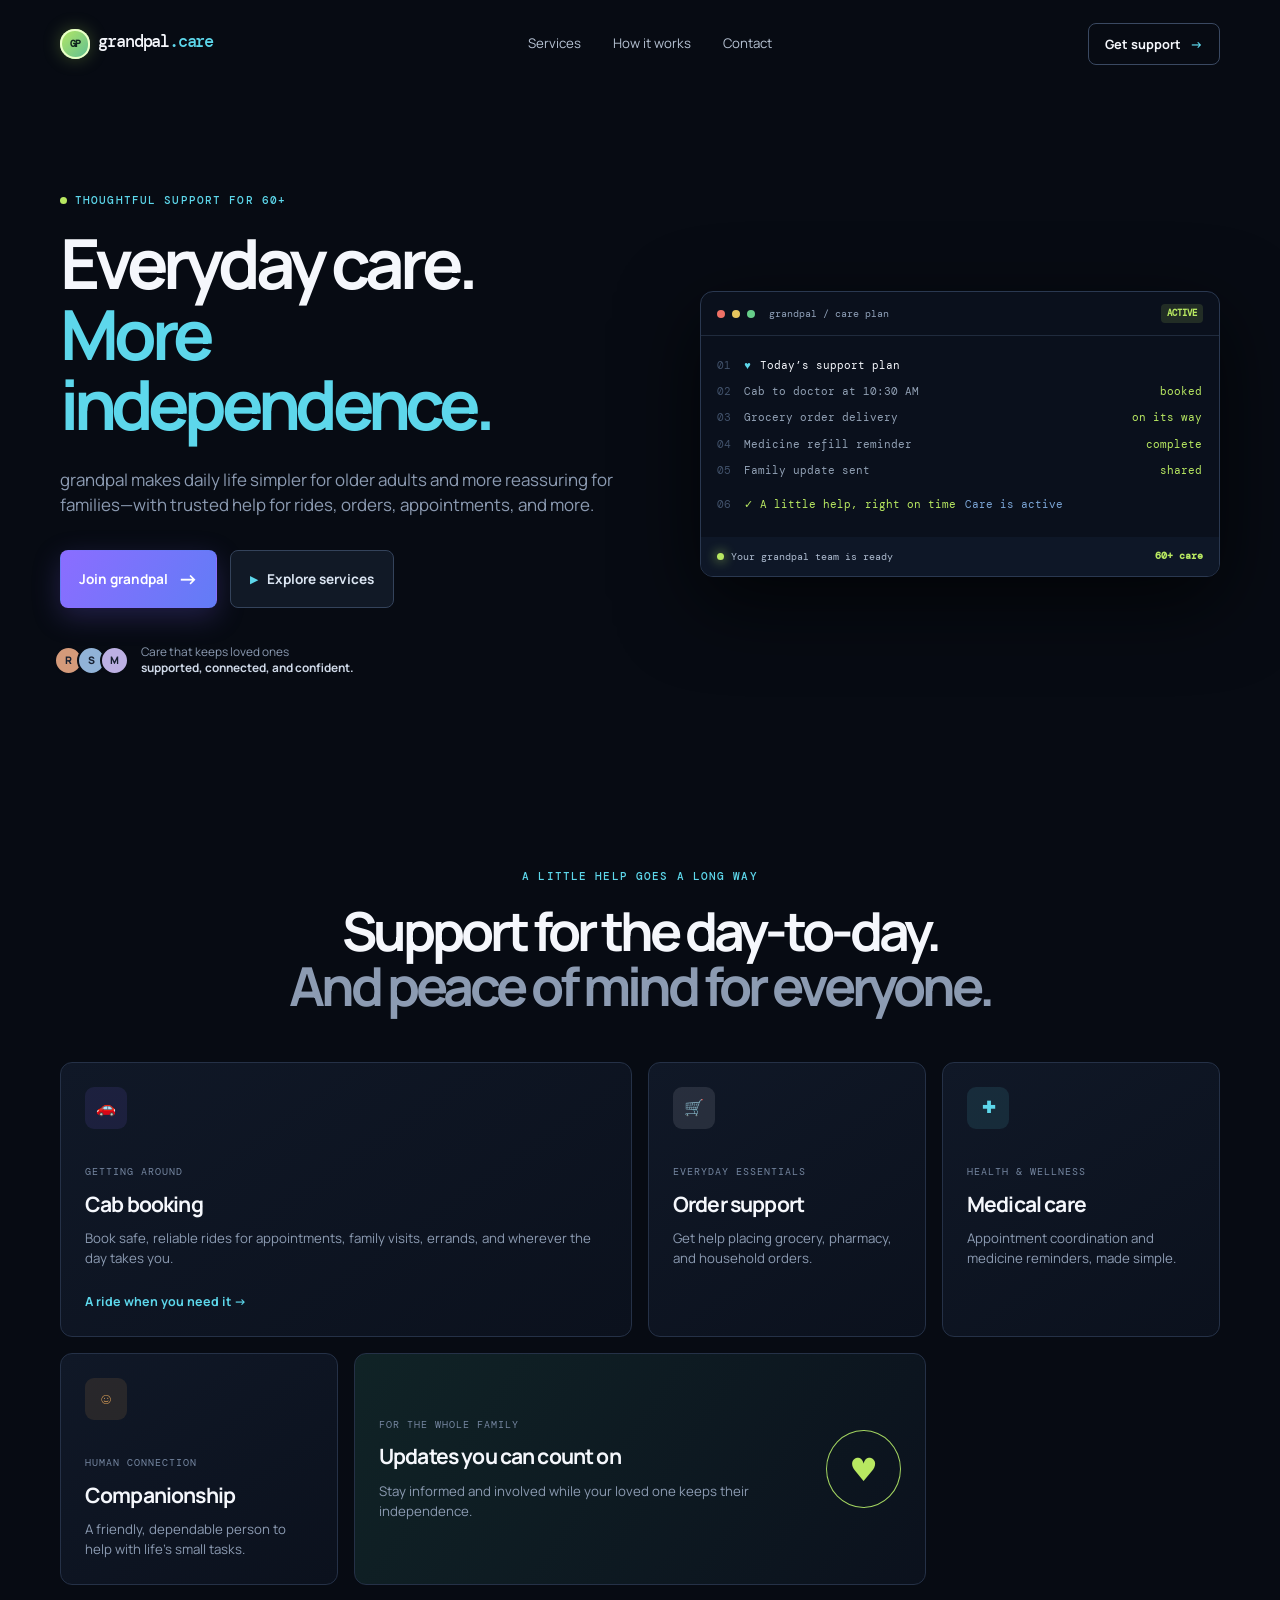
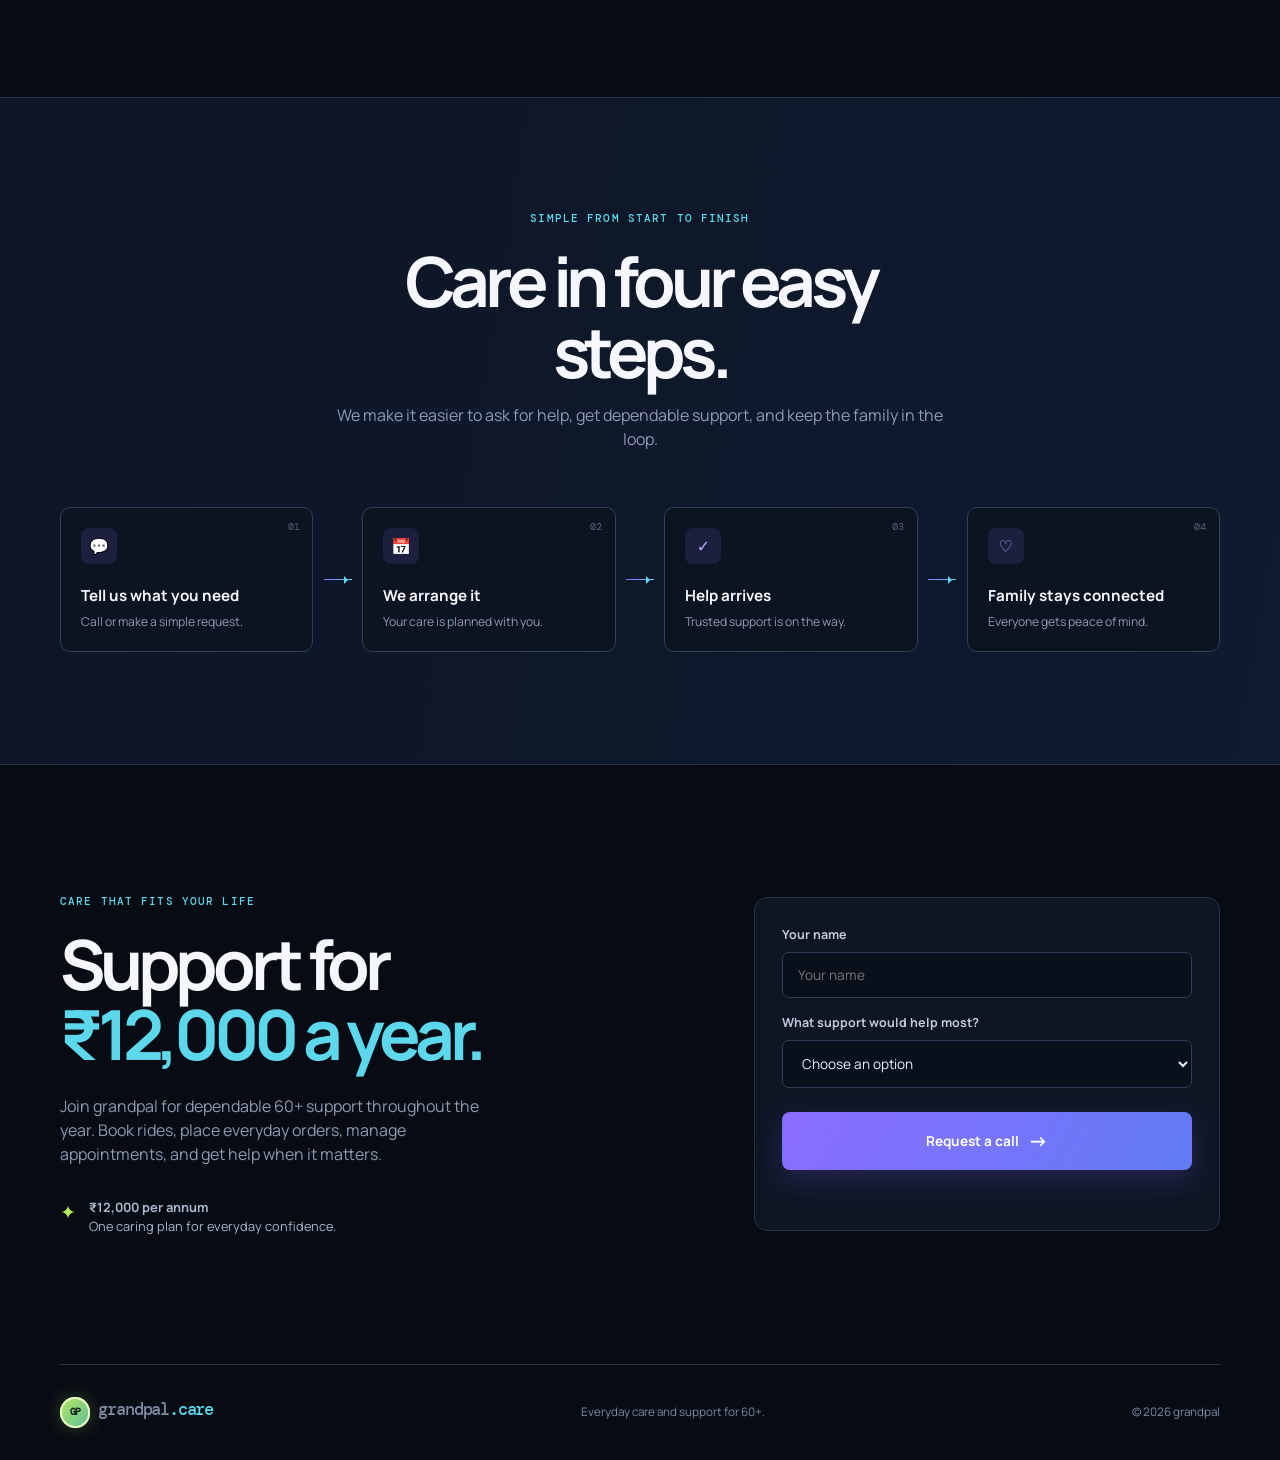
==== commit 78f374fd: "Update grandpal logo" ====
--- a/index.html
+++ b/index.html
@@ -9,11 +9,12 @@
     <link rel="preconnect" href="https://fonts.gstatic.com" crossorigin />
     <link href="https://fonts.googleapis.com/css2?family=DM+Mono:wght@400;500&family=Manrope:wght@400;500;600;700;800&display=swap" rel="stylesheet" />
     <link rel="stylesheet" href="style.css" />
+    <link rel="stylesheet" href="logo.css" />
   </head>
   <body>
     <div class="page-glow glow-one"></div><div class="page-glow glow-two"></div>
     <header class="site-header container">
-      <a class="logo" href="#top" aria-label="grandpal home"><span class="logo-mark">g</span>grandpal<span>.care</span></a>
+      <a class="logo" href="#top" aria-label="grandpal home"><span class="logo-mark">gp</span>grandpal<span>.care</span></a>
       <nav aria-label="Primary navigation"><a href="#services">Services</a><a href="#how-it-works">How it works</a><a href="#contact">Contact</a></nav>
       <a class="header-cta" href="#contact">Get support <span>&rarr;</span></a>
     </header>
@@ -50,7 +51,7 @@
       <section class="contact container" id="contact"><div class="contact-copy reveal"><p class="eyebrow">CARE THAT FITS YOUR LIFE</p><h2>Support for<br /><em>₹12,000 a year.</em></h2><p>Join grandpal for dependable 60+ support throughout the year. Book rides, place everyday orders, manage appointments, and get help when it matters.</p><div class="contact-note"><span>&#10022;</span><p><strong>₹12,000 per annum</strong><br />One caring plan for everyday confidence.</p></div></div><form class="contact-form reveal" id="contact-form"><label>Your name<input type="text" name="name" placeholder="Your name" required /></label><label>What support would help most?<select name="interest" required><option value="">Choose an option</option><option>Cab booking</option><option>Orders and errands</option><option>Medical support</option><option>All-around 60+ care</option></select></label><button class="button primary" type="submit">Request a call <span>&rarr;</span></button><p class="form-message" id="form-message" aria-live="polite"></p></form></section>
     </main>
 
-    <footer class="site-footer container"><a class="logo" href="#top"><span class="logo-mark">g</span>grandpal<span>.care</span></a><p>Everyday care and support for 60+.</p><p>&copy; <span id="year"></span> grandpal</p></footer>
+    <footer class="site-footer container"><a class="logo" href="#top"><span class="logo-mark">gp</span>grandpal<span>.care</span></a><p>Everyday care and support for 60+.</p><p>&copy; <span id="year"></span> grandpal</p></footer>
     <script src="script.js"></script>
   </body>
 </html>
--- a/logo.css
+++ b/logo.css
@@ -0,0 +1,13 @@
+.logo-mark {
+  width: 1.9rem;
+  height: 1.9rem;
+  margin-right: .5rem;
+  border-radius: 50% 50% 48% 52%;
+  background: linear-gradient(135deg, #b8e861, #5bbd96);
+  box-shadow: inset 0 0 0 2px #eaffc8, 0 0 18px #b8e86145;
+  color: #10251f;
+  font-size: .6rem;
+  font-weight: 800;
+  letter-spacing: -.13em;
+  text-transform: uppercase;
+}
